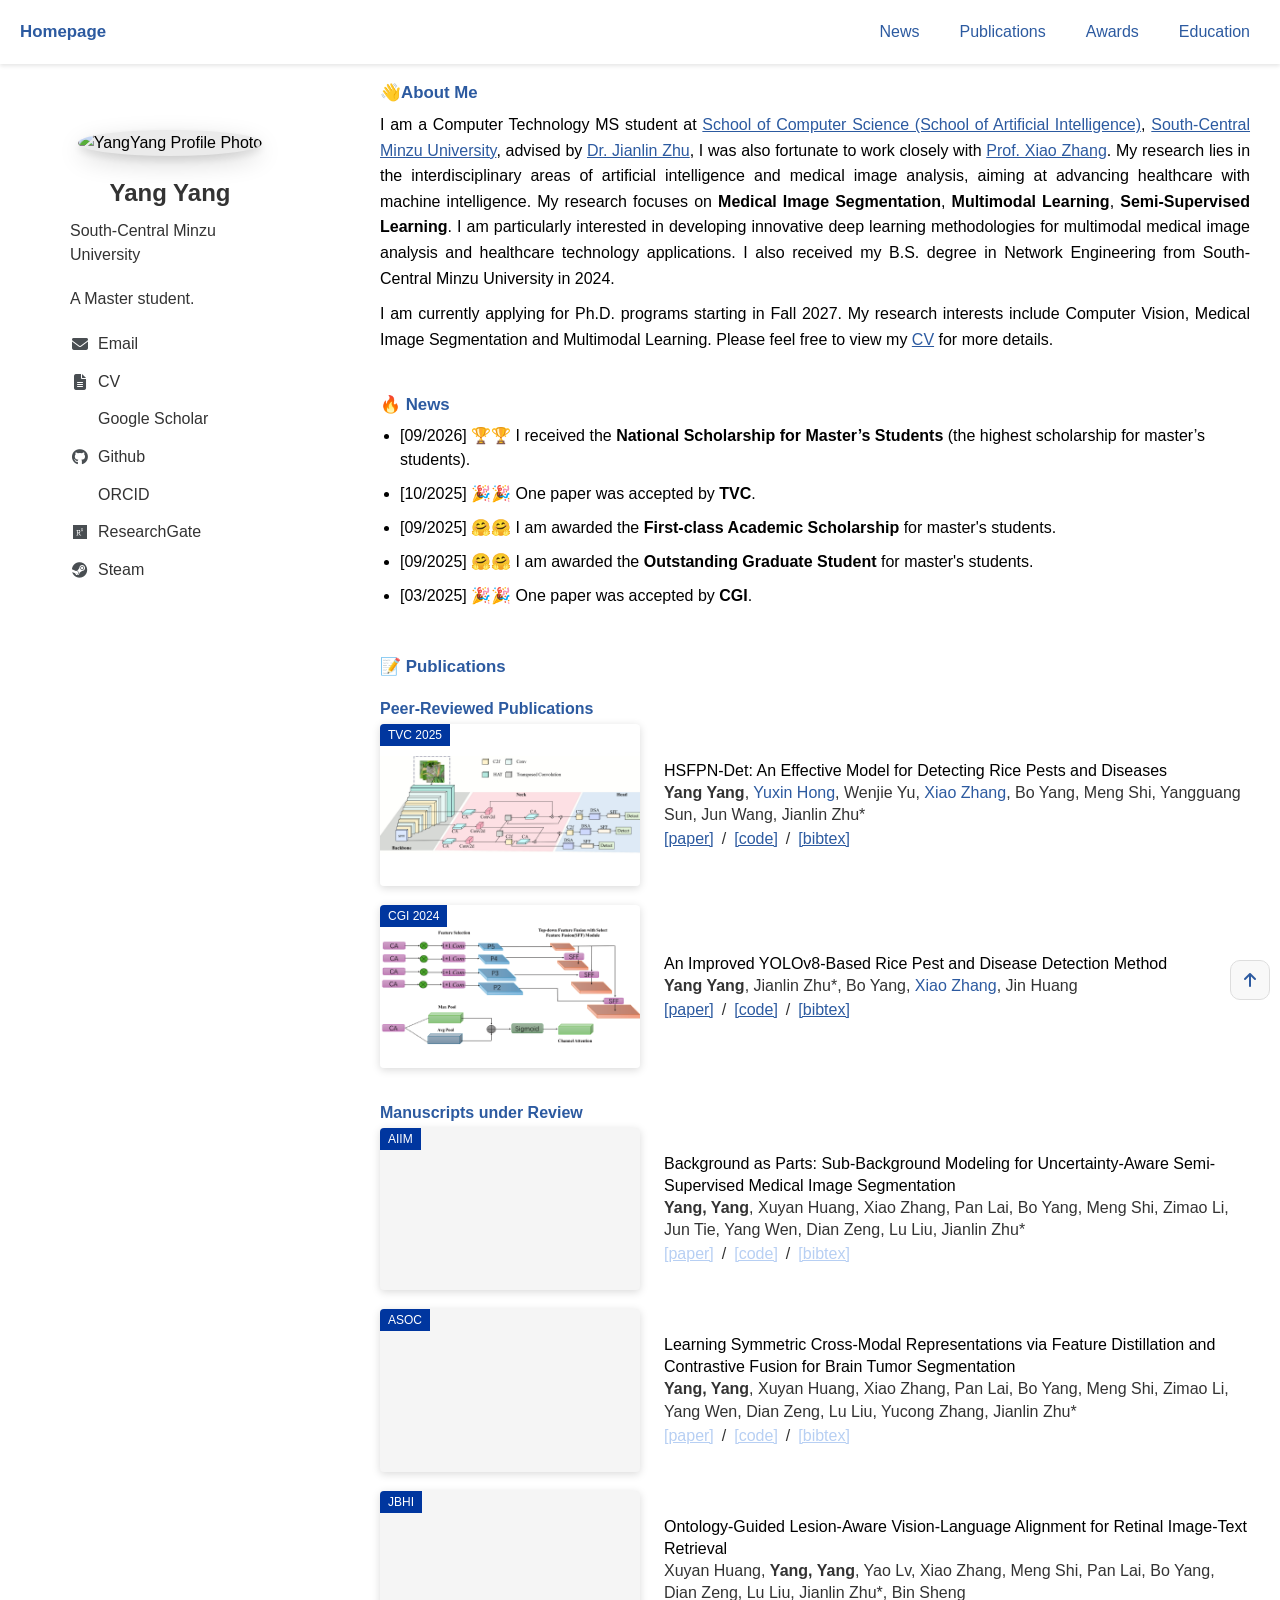
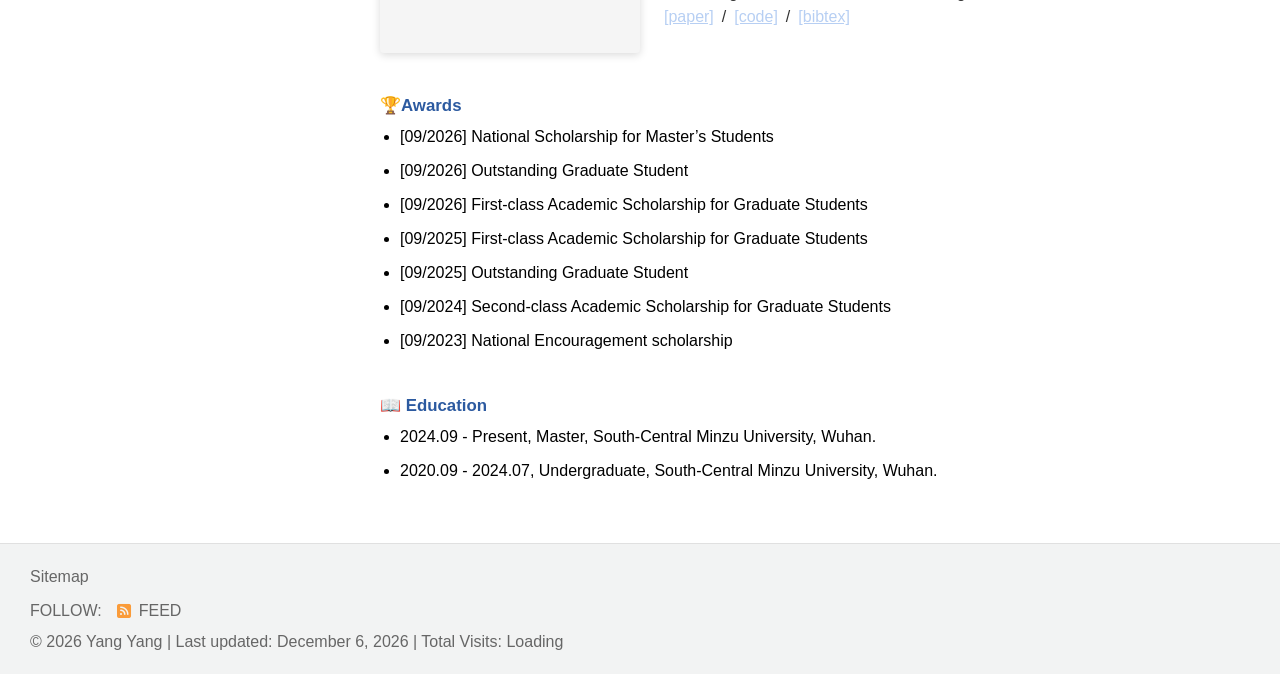
==== index.html @ 6a680f6d "update" ====
<!doctype html>
<html lang="en">
  <head>
    <meta charset="UTF-8" />
    <meta name="viewport" content="width=device-width, initial-scale=1.0" />
    <title>YangYang (杨杨) - Homepage</title>
    <meta
      name="description"
      content="YangYang's Homepage, computer technology MS student at South-Central Minzu University, focusing on Multimodal Medical Image Analysis and Computer Vision" />
    <meta name="msvalidate.01" content="8C5DEA4BC4C5D459B62F2190B1C21807" />
    <meta name="google-site-verification" content="RM76xsQIOa7TSHoi1P1vvbTM1PCmd8JiEZklql2coE0" />
    <meta name="baidu-site-verification" content="codeva-0VVFigLcVz" />
    <meta name="theme-color" content="#4b2e83" />
    <meta name="msapplication-TileColor" content="#4b2e83" />
    <meta name="deploy-time" content="__DEPLOY_ISO__" />
    <link rel="icon" type="image/x-icon" href="https://pic1.imgdb.cn/item/6a2e7ee702f253280768f69e.webp" />
    <script>
      if ("scrollRestoration" in history) {
        history.scrollRestoration = "manual";
      }
      (function () {
        var savedScrollPosition = sessionStorage.getItem("scrollPosition");

        if (savedScrollPosition) {
          var scrollY = parseInt(savedScrollPosition, 10);
          if (scrollY > 0) {
            var style = document.createElement("style");
            style.id = "scroll-lock";
            style.textContent = "html{visibility:hidden!important;}";
            document.head.appendChild(style);
            window.__savedScrollY = scrollY;
            window.__scrollLockTimeout = setTimeout(function () {
              var lock = document.getElementById("scroll-lock");
              if (lock) lock.remove();
            }, 2000);
          }
        }
      })();
    </script>
    <link rel="stylesheet" href="https://cdnjs.webstatic.cn/ajax/libs/font-awesome/6.4.0/css/all.min.css" />
    <link rel="stylesheet" href="https://cdnjs.webstatic.cn/ajax/libs/academicons/1.9.4/css/academicons.min.css" />
    <script defer src="https://events.vercount.one/js"></script>
    <link rel="stylesheet" href="style.css" />
    <script defer src="script.js"></script>
  </head>

  <body>
    <nav class="top-nav">
      <div class="nav-container">
        <div class="nav-title">
          <a href="#home">Homepage</a>
        </div>
        <div class="nav-links desktop-nav">
          <a href="#news">News</a>
          <a href="#publications">Publications</a>
          <a href="#awards">Awards</a>
          <a href="#education">Education</a>
        </div>
      </div>
    </nav>

    <div class="container">
      <!-- Main Content Layout -->
      <div class="main-layout" id="home">
        <!-- Left Sidebar -->
        <div class="left-sidebar">
          <div class="profile-section">
            <div class="profile-photo">
              <img src="https://pic1.imgdb.cn/i/034TmwvQWRSt2Iz9QqKcgt.png" alt="YangYang Profile Photo" />
            </div>
            <div class="profile-name">
              Yang Yang
            </div>
            <div class="profile-bio">South-Central Minzu University</div>
            <div class="profile-bio">A Master student.</div>
            <div class="profile-links">
              <a href="#" class="profile-link-item email-link" id="emailIcon" style="position: relative">
                <i class="fas fa-fw fa-envelope"></i>
                <span>Email</span>
                <span class="email-copy-toast" id="emailCopyToast">Copy!</span>
              </a>
              <a href="pdf/CV_YangYang.pdf" target="_blank" class="profile-link-item cv-link">
                <i class="fas fa-fw fa-file-lines"></i>
                <span>CV</span>
              </a>
              <a
                href="https://scholar.google.com/citations?user=HE7XudcAAAAJ"
                target="_blank"
                class="profile-link-item scholar-link">
                <i class="ai ai-google-scholar-square"></i>
                <span>Google Scholar</span>
              </a>
              <a href="https://github.com/Louaq" target="_blank" class="profile-link-item github-link">
                <i class="fab fa-fw fa-github"></i>
                <span>Github</span>
              </a>
              <a href="https://orcid.org/0009-0009-6670-7889" target="_blank" class="profile-link-item orcid-link">
                <i class="ai ai-orcid-square ai-fw"></i>
                <span>ORCID</span>
              </a>
              <a
                href="https://www.researchgate.net/profile/Yang-Yang-826"
                target="_blank"
                class="profile-link-item researchgate-link">
                <i class="fab fa-fw fa-researchgate"></i>
                <span>ResearchGate</span>
              </a>
              <a
                href="https://steamcommunity.com/profiles/76561198924508021/"
                target="_blank"
                class="profile-link-item steam-link">
                <i class="fab fa-fw fa-steam"></i>
                <span>Steam</span>
              </a>
            </div>
          </div>
        </div>

        <!-- Right Content -->
        <div class="right-content">
          <!-- About Me Section -->
          <section class="about-section">
            <h2>👋About Me</h2>
            <p>
              I am a Computer Technology MS student at
              <a href="https://www.scuec.edu.cn/jky/index.htm" target="_blank">School of Computer Science (School of Artificial Intelligence)</a>, <a href="https://www.scuec.edu.cn/" target="_blank">South-Central Minzu University</a>, advised by
              <a href="https://www.scuec.edu.cn/jky/info/1165/4995.htm" target="_blank">Dr. Jianlin Zhu</a>, I was also
              fortunate to work closely with
              <a href="https://scholar.google.com/citations?user=yGg0OisAAAAJ">Prof. Xiao Zhang</a>. My research lies in
              the interdisciplinary areas of artificial intelligence and medical image analysis, aiming at advancing
              healthcare with machine intelligence. My research focuses on <b>Medical Image Segmentation</b>,
              <b>Multimodal Learning</b>, <b>Semi-Supervised Learning</b>. I am particularly interested in developing
              innovative deep learning methodologies for multimodal medical image analysis and healthcare technology
              applications. I also received my B.S. degree in Network Engineering from South-Central Minzu University in
              2024.
            </p>
            <p>
              I am currently applying for Ph.D. programs starting in Fall 2027. My research interests include Computer
              Vision, Medical Image Segmentation and Multimodal Learning. Please feel free to view my
              <a href="pdf/CV_YangYang.pdf" target="_blank">CV</a> for more details.
            </p>
          </section>
          <!-- News Section -->
          <section class="news-section" id="news">
            <h2>🔥 News</h2>
            <div class="news-list">
              <ul>
                <li>[09/2026] 🏆🏆 I received the <b>National Scholarship for Master’s Students</b> (the highest scholarship for master’s students).</li>
                <li>[10/2025] 🎉🎉 One paper was accepted by <b>TVC</b>.</li>
                <li>[09/2025] 🤗🤗 I am awarded the <b>First-class Academic Scholarship</b> for master's students.</li>
                <li>[09/2025] 🤗🤗 I am awarded the <b>Outstanding Graduate Student</b> for master's students.</li>
                <li>[03/2025] 🎉🎉 One paper was accepted by <b>CGI</b>.</li>
                <li>[09/2024] 🎉🎉 Started my MS studies at South-Central Minzu University.</li>
                <li>[06/2024] 🎉🎉 Graduated with B.S. in Network Engineering.</li>
              </ul>
            </div>
          </section>

          <!-- Publications Section -->
          <section class="publications-section" id="publications">
            <h2>📝 Publications</h2>
            <div class="publications-list">
              <div class="year-section">
                <div class="year-header"><h3>Peer-Reviewed Publications</h3></div>
                <ul class="publications-year-list">
                  <li class="publication-item" data-status="accepted">
                    <div class="pub-image">
                      <span class="pub-badge">TVC 2025</span>
                      <img src="img/HSFPN-Det.png" alt="HSFPN-Det" loading="lazy" onerror="this.remove()" />
                    </div>
                    <div class="pub-content">
                      <div>
                        HSFPN-Det: An Effective Model for Detecting Rice Pests and Diseases
                      </div>
                        <div class="authors"><span><b class="first-author">Yang Yang</b></span>, <a href="https://xxxx-bella.github.io/yuxinh.github.io/" target="_blank"><span>Yuxin
                        Hong</span></a>, <span>Wenjie Yu</span>, <a href="https://scholar.google.com/citations?user=yGg0OisAAAAJ&hl=en" target="_blank">Xiao Zhang</a>, <span>Bo
                        Yang</span>, <span>Meng Shi</span>, <span>Yangguang Sun</span>, <span>Jun Wang</span>, <span>Jianlin Zhu*</span></div>
                      <ul class="pub-links">
                        <li><a href="pdf/s00371-025-04225-9.pdf" target="_blank">[paper]</a></li>
                        <li>/</li>
                        <li><a href="https://github.com/Louaq/HSFPN-Det" target="_blank">[code]</a></li>
                        <li>/</li>
                        <li><a href="bibtex/yang2026hsfpn.txt" target="_blank">[bibtex]</a></li>
                      </ul>
                    </div>
                  </li>
                  <li class="publication-item" data-status="accepted">
                    <div class="pub-image">
                      <span class="pub-badge">CGI 2024</span>
                      <img src="img/An Improved.png" alt="Improved YOLOv8 Rice Pest Detection" loading="lazy" onerror="this.remove()" />
                    </div>
                    <div class="pub-content">
                      <div>
                        An Improved YOLOv8-Based Rice Pest and Disease Detection Method
                      </div>
                      <div class="authors"><span><b class="first-author">Yang Yang</b></span>, <span>Jianlin Zhu*</span>, <span>Bo Yang</span>, <a href="https://scholar.google.com/citations?user=yGg0OisAAAAJ&hl=en" target="_blank">Xiao Zhang</a>, 
                      <span>Jin Huang</span></div>
                      <ul class="pub-links">
                        <li><a href="pdf/978-3-031-82024-3_8.pdf" target="_blank">[paper]</a></li>
                        <li>/</li>
                        <li><a href="https://github.com/Louaq/CGI2024" target="_blank">[code]</a></li>
                        <li>/</li>
                        <li><a href="bibtex/yang2024improved.txt" target="_blank">[bibtex]</a></li>
                      </ul>
                    </div>
                  </li>
                </ul>
              </div>
              <div class="year-section">
                <div class="year-header"><h3>Manuscripts under Review</h3></div>
                <ul class="publications-year-list">
                  <li class="publication-item" data-status="under-review">
                    <div class="pub-image">
                      <span class="pub-badge">AIIM</span>
                      <img src="img/pub/background-as-parts.png" alt="Background as Parts" loading="lazy" onerror="this.remove()" />
                    </div>
                    <div class="pub-content">
                      <div>
                        Background as Parts: Sub-Background Modeling for Uncertainty-Aware Semi-Supervised Medical Image
                        Segmentation
                      </div>
                      <div class="authors">
                        <span><b>Yang, Yang</b></span>, <span>Xuyan Huang</span>, <span>Xiao Zhang</span>, <span>Pan Lai</span>, <span>Bo Yang</span>, <span>Meng Shi</span>, 
                        <span>Zimao Li</span>, <span>Jun Tie</span>, <span>Yang Wen</span>, <span>Dian Zeng</span>, <span>Lu Liu</span>, <span>Jianlin Zhu*</span>
                      </div>
                      <ul class="pub-links">
                        <li>
                          <a>[paper]</a>
                        </li>
                        <li>/</li>
                        <li>
                          <a>[code]</a>
                        </li>
                        <li>/</li>
                        <li>
                          <a>[bibtex]</a>
                        </li>
                      </ul>
                    </div>
                  </li>
                  <li class="publication-item" data-status="under-review">
                    <div class="pub-image">
                      <span class="pub-badge">ASOC</span>
                      <img src="img/pub/symmetric-cross-modal.png" alt="Symmetric Cross-Modal Representations" loading="lazy" onerror="this.remove()" />
                    </div>
                    <div class="pub-content">
                      <div>
                        Learning Symmetric Cross-Modal Representations via Feature Distillation and Contrastive Fusion
                        for Brain Tumor Segmentation
                      </div>
                      <div class="authors">
                        <span><b>Yang, Yang</b></span>, <span>Xuyan Huang</span>, <span>Xiao Zhang</span>, <span>Pan Lai</span>, <span>Bo Yang</span>, <span>Meng Shi</span>, 
                        <span>Zimao Li</span>, <span>Yang Wen</span>, <span>Dian Zeng</span>, <span>Lu Liu</span>, <span>Yucong Zhang</span>, <span>Jianlin Zhu*</span>
                      </div>
                      <ul class="pub-links">
                        <li>
                          <a>[paper]</a>
                        </li>
                        <li>/</li>
                        <li>
                          <a>[code]</a>
                        </li>
                        <li>/</li>
                        <li>
                          <a>[bibtex]</a>
                        </li>
                      </ul>
                    </div>
                  </li>
                  <li class="publication-item" data-status="under-review">
                    <div class="pub-image">
                      <span class="pub-badge">JBHI</span>
                      <img src="img/pub/ontology-guided-retrieval.png" alt="Ontology-Guided Retinal Image-Text Retrieval" loading="lazy" onerror="this.remove()" />
                    </div>
                    <div class="pub-content">
                      <div>
                        Ontology-Guided Lesion-Aware Vision-Language Alignment for Retinal Image-Text Retrieval
                      </div>
                      <div class="authors">
                        <span>Xuyan Huang</span>, <span><b>Yang, Yang</b></span>, <span>Yao Lv</span>, <span>Xiao Zhang</span>, <span>Meng Shi</span>, <span>Pan Lai</span>, <span>Bo Yang</span>, 
                        <span>Dian Zeng</span>, <span>Lu Liu</span>, <span>Jianlin Zhu*</span>, <span>Bin Sheng</span>
                      </div>
                      <ul class="pub-links">
                        <li>
                          <a>[paper]</a>
                        </li>
                        <li>/</li>
                        <li>
                          <a>[code]</a>
                        </li>
                        <li>/</li>
                        <li>
                          <a>[bibtex]</a>
                        </li>
                      </ul>
                    </div>
                  </li>
                </ul>
              </div>
            </div>
          </section>
          <!-- Awards Section -->
          <section class="awards-section" id="awards">
            <h2>🏆Awards</h2>
            <ul>
              <li>[09/2026] National Scholarship for Master’s Students</li>
              <li>[09/2026] Outstanding Graduate Student</li>
              <li>[09/2026] First-class Academic Scholarship for Graduate Students</li>
              <li>[09/2025] First-class Academic Scholarship for Graduate Students</li>
              <li>[09/2025] Outstanding Graduate Student</li>
              <li>[09/2024] Second-class Academic Scholarship for Graduate Students</li>
              <li>[09/2023] National Encouragement scholarship</li>
            </ul>
          </section>

          <!-- Education Section -->
          <section class="education-section" id="education">
            <h2>📖 Education</h2>
            <ul>
              <li>2024.09 - Present, Master, South-Central Minzu University, Wuhan.</li>
              <li>2020.09 - 2024.07, Undergraduate, South-Central Minzu University, Wuhan.</li>
            </ul>
          </section>        
        </div>
      </div>
    </div>

    <!-- Footer (full width) -->
    <footer class="main-footer">
      <div class="page__footer">
        <div class="footer-content">
          <div class="footer-left">
            <a href="sitemap.xml" target="_blank">Sitemap</a>
            <div class="page__footer-follow">
              <ul class="social-icons">
                <li>FOLLOW:</li>
                <li>
                  <a href="feed.xml" target="_blank"><i class="fa fa-fw fa-rss-square" aria-hidden="true"></i>FEED</a>
                </li>
              </ul>
            </div>
            <div class="page__footer-copyright">
              © <span id="current-year"></span> Yang Yang | Last updated: <span id="last-updated"></span> | Total
              Visits: <span id="vercount_value_site_pv">Loading</span>
            </div>
          </div>
        </div>
      </div>
    </footer>

    <div class="back-to-top" id="backToTop">
      <i class="fas fa-arrow-up"></i>
    </div>
  </body>
</html>
---- style.css ----
/* 全局平滑滚动 */
html {
    scroll-behavior: auto;
}

html.smooth-scroll {
    scroll-behavior: smooth;
}

/* 顶部导航栏 */

.nav-title a {
    color: #2c5aa0;
    font-size: 16.848px;
    font-weight: bold;
    text-decoration: none;
    white-space: nowrap;
    display: inline-block;
    transition: transform 0.3s ease, color 0.3s ease;
    /* 移除移动端点击时的白色背景高亮效果 */
    -webkit-tap-highlight-color: transparent;
    -webkit-touch-callout: none;
    -webkit-user-select: none;
    -khtml-user-select: none;
    -moz-user-select: none;
    -ms-user-select: none;
    user-select: none;
}

.nav-title a:hover {
    transform: translateY(-2px) scale(1.05);
    color: #1a4480;
}

.nav-title a:active {
    background-color: transparent !important;
}

.nav-title a:focus {
    outline: none;
    background-color: transparent !important;
}

.nav-links {
    display: flex;
    gap: 20px;
    flex-wrap: nowrap;
}

/* 导航链接样式 */
.nav-links a {
    color: #2c5aa0;
    text-decoration: none;
    padding: 5px 10px;
    border-radius: 3px;
    white-space: nowrap;
    position: relative;
    display: inline-block;
    transition: transform 0.3s ease, color 0.3s ease;
    /* 移除移动端点击时的白色背景高亮效果 */
    -webkit-tap-highlight-color: transparent;
    -webkit-touch-callout: none;
    -webkit-user-select: none;
    -khtml-user-select: none;
    -moz-user-select: none;
    -ms-user-select: none;
    user-select: none;
}

/* 从中间往两边散开的下划线效果 */
.nav-links a::after {
    content: '';
    position: absolute;
    bottom: 0;
    left: 50%;
    width: 0;
    height: 2px;
    background-color: #2c5aa0;
    transform: translateX(-50%);
    transition: none;
}

.nav-links a:hover {
    text-decoration: none;
    transform: translateY(-2px) scale(1.05);
    color: #1a4480;
}

.nav-links a:hover::after {
    transition: width 0.3s ease;
    width: calc(100% - 20px);
}

.nav-links a:active {
    background-color: transparent !important;
}

.nav-links a:focus {
    outline: none;
    background-color: transparent !important;
}

/* 导航栏图标样式 */
.nav-links a i {
    margin-right: 6px;
}

/* Reset and Base Styles */
* {
    margin: 0;
    padding: 0;
    box-sizing: border-box;
    font-size: 16px;
}

body {
    font-family: "Trebuchet MS",Helvetica,sans-serif;
    line-height: 1.6;
    background-color: #fff;
    transition: background-color 0.3s ease, color 0.3s ease;
}

/* 调整container顶部内边距，为固定导航栏腾出空间 */
.container {
    max-width: 1400px;
    margin: 0 auto;
    padding: 80px 30px 20px;
}

/* Main Layout - Two Column */
.main-layout {
    display: flex;
    gap: 50px;
    align-items: flex-start;
}

/* Left Sidebar */
.left-sidebar {
    flex: 0 0 280px;
    position: sticky;
    top: 100px;
}

.profile-section {
    text-align: center;
    padding: 30px 20px;
    border-radius: 8px;
    min-height: 420px;
}

.profile-name {
    font-weight: bold;
    font-size: 24px;
    margin: 15px auto 10px auto;
    color: #333;
    text-align: center;
    width: 100%;
    max-width: 280px;
    line-height: 1.4;
    white-space: nowrap;
    overflow: visible;
}

.profile-name img {
    vertical-align: middle;
    width: auto;
    height: 28px;
    display: inline-block;
}

.profile-bio {
    color: #333;
    font-size: 16px;
    margin: 0 auto 20px auto;
    line-height: 1.5;
    text-align: left;
    width: 100%;
    max-width: 200px;
}

/* 个人信息链接列表样式 - 图一风格 */
.profile-links {
    display: flex;
    flex-direction: column;
    align-items: flex-start;
    margin-top: 20px;
    gap: 12px;
    width: 100%;
    max-width: 200px;
    margin-left: auto;
    margin-right: auto;
}

.profile-link-item {
    display: flex;
    align-items: center;
    color: #333;
    text-decoration: none;
    font-size: 16px;
    transition: color 0.2s ease;
    gap: 8px;
}

.profile-link-item:hover {
    color: #2c5aa0;
    text-decoration: none;
}

/* 图标统一为与文字同大小的深灰色 */
.profile-link-item i {
    width: 20px;
    text-align: center;
    font-size: 16px;
    color: #494e52;
}

/* Right Content */
.right-content {
    flex: 1;
    min-width: 0;
    margin-left: 20px;
}

.right-content section {
    margin-bottom: 40px;
}

.right-content h2 {
    color: #2c5aa0;
    padding-bottom: 5px;
}

/* About Section */
.about-section p {
    line-height: 1.6;
    color: #000;
    text-align: justify;
}

/* 正文与论文链接：仅保留下划线 */
.pub-links a,
.about-section a {
    text-decoration: underline;
}

/* News Section */
.news-section ul {
    list-style-type: disc;
    padding-left: 20px;
    margin: 0;
}

.news-section li {
    margin-bottom: 10px;
    line-height: 1.5;
    color: #000;
    padding-left: 0;
}
.news-section li:last-child {
    margin-bottom: 0;
}
/* 每年一块：<section year> + <ol><li class="publication-item">… */
.year-section {
    margin-bottom: 0;
}

/* 分组之间留出间隔 */
.year-section + .year-section {
    margin-top: 2em;
}

.publications-year-list {
    list-style: none;
    margin: 0 0 0.2em 0;
    padding-left: 0;
}

.publications-year-list > .publication-item {
    display: flex;
    align-items: center;
    gap: 24px;
    margin-bottom: 1.2em;
}

/* 论文配图：左侧卡片，左上角 venue 徽标 */
.pub-image {
    position: relative;
    flex: 0 0 260px;
    aspect-ratio: 16 / 10;
    background: #f5f5f5;
    border-radius: 4px;
    box-shadow: 0 2px 8px rgba(0, 0, 0, 0.15);
    overflow: hidden;
}

.pub-image img {
    width: 100%;
    height: 100%;
    object-fit: contain;
    background: #fff;
}

.pub-badge {
    position: absolute;
    top: 0;
    left: 0;
    z-index: 1;
    padding: 2px 8px;
    background: #00369f;
    color: #fff;
    font-size: 12px;
    line-height: 1.5;
}

.publications-year-list > .publication-item:last-child {
    margin-bottom: 0;
}

.publication-item:last-child {
    border-bottom: none;
}

.pub-content {
    display: block;
    width: 100%;
    min-width: 0;
    padding: 0;
    line-height: 1.38;
}

.pub-content h3 {
    font-weight: bold;
    margin-bottom: 6px;
    color: #000;
    line-height: 1.3;
}

.authors {
    color: #333;
    margin-bottom: 2px;
}

/* 已禁用的链接（审稿中条目） */
.link-disabled {
    color: rgb(183, 207, 243);
    pointer-events: none;
    cursor: default;
}

.pub-links {
    display: flex;
    gap: 8px;
    flex-wrap: wrap;
    list-style: none;
    padding: 0;
    margin: 2px 0 0 0;
}

.pub-links li {
    margin: 0;
    padding: 0;
}

.pub-links li:not(:has(a)) {
    color: #333;
}

/* Awards Section */
.awards-section {
    margin-bottom: 30px;
}

.awards-section ul,
.education-section ul {
    list-style-type: disc;
    padding-left: 20px;
    margin: 0;
}

.awards-section li,
.education-section li {
    margin-bottom: 10px;
    line-height: 1.5;
    color: #000;
    padding-left: 0;
}

.awards-section li:last-child,
.education-section li:last-child {
    margin-bottom: 0;
}

/* 显示桌面端日期 */

h2 {
    color: #000;
    padding-bottom: 10px;
    font-size: 16.848px;
}

p {
    margin-bottom: 10px;
    text-align: justify;
}
a {
    color: #2c5aa0;
    text-decoration: none;
}

a:hover {
    text-decoration: underline;
}

strong {
    font-weight: bold;
}

/* Header Section */

.profile-photo {
    margin-bottom: 20px;
    position: relative;
    flex: 0 0 230px;
}

.profile-photo img {
    border-radius: 50%;
    object-fit: cover;
    background-color: #ebebeb;
    width: 230px;
    height: 230px;
    box-shadow: 0 8px 24px rgba(0, 0, 0, 0.15), 0 4px 8px rgba(0, 0, 0, 0.1);
    transition: box-shadow 0.3s ease;
}

.title {
    margin-bottom: 5px;
    color: #333;
}

.email {
    margin-bottom: 10px;
    color: #333;
}

.bio {
    margin-bottom: 15px;
    text-align: justify;
    line-height: 1.5;
}

/* 为所有带id的section添加scroll-margin-top，精确控制滚动位置 */
section[id] {
    scroll-margin-top: 80px;
}

/* 新闻部分滚动样式 */
.news-section {
    margin-bottom: 15px;

}

/* 自定义滚动条样式 - Webkit浏览器 */
.news-list::-webkit-scrollbar {
    width: 8px;
}

.news-list::-webkit-scrollbar-track {
    background: #f1f1f1;
    border-radius: 10px;
}

/* Firefox滚动条样式 */
.news-list {
    max-height: 190px;
    /* 设置最大高度，超出部分显示滚动条 */
    overflow-y: scroll;
    /* 始终显示垂直滚动条 */
    overflow-x: hidden;
    /* 隐藏水平滚动 */
    border-radius: 5px;
    margin-left: 0;
    white-space: normal;
    /* 允许文本换行 */
    padding-right: 5px;
    scrollbar-width: thin;
}

/* Publications Section */
.publications-section {
    margin-bottom: 30px;
}

/* 年份分组标题样式 */
.year-header {
    display: block;
    padding-bottom: 2px;
}

.year-header h3 {
    color: #2C5AA0
}

.publications-list > .year-section:first-child .year-header {
    margin-top: 10px;
}

/* Education Section */
.education-section {
    margin-bottom: 30px;
}

/* Services Section */
.code {
    padding-top: 0.1rem;
    padding-bottom: 0.1rem;
    font-size: 1em;
    font-family: "Trebuchet MS", Helvetica, Arial, sans-serif;
    font-variant-ligatures: none;
    font-feature-settings: "liga" 0;
    background: #fafafa;
    border: 1px solid #f2f3f3;
    border-radius: 4px;
    box-shadow: 0 1px 1px rgba(0,0,0,0.125)
}

/* Footer */
.main-footer {
    width: 100%;
    color: #bdc1c4;
    background-color: #f2f3f3;
    border-top: 1px solid #e0e0e0;
    padding: 20px 0;
}

.footer-follow {
    display: flex;
    align-items: center;
    flex-wrap: wrap;
    justify-content: center;
    gap: 10px;
    color: #666;
}

/* AcademicPages Footer Styles */
.page__footer {
    max-width: 1400px;
    margin: 0 auto;
    padding: 0 30px;
    text-align: left;
}

/* 页脚内容布局 */
.footer-content {
    display: flex;
    justify-content: space-between;
    align-items: center;
    gap: 20px;
}

.footer-left {
    flex: 1;
}

/* Custom footer snippets */
.page__footer a {
    color: #666;
    text-decoration: none;
    display: inline-block;
}

/* Footer follow section */
.page__footer-follow {
    margin: 8px 0;
}

.page__footer-follow .social-icons {
    list-style: none;
    margin: 0;
    padding: 0;
    display: flex;
    justify-content: flex-start;
    align-items: center;
    gap: 12px;
    flex-wrap: wrap;
}

.page__footer-follow .social-icons li {
    margin: 0;
}

.page__footer-follow .social-icons li:first-child {
    color: #666;
}

.page__footer-follow .social-icons i {
    font-size: 16px;
}

/* Footer copyright */
.page__footer-copyright {
    margin-top: 8px;
    color: #666;
    font-size: 16px;
    line-height: 1.4;
}

/* 确保导航栏在所有情况下都保持深蓝色背景 */
.top-nav,
.top-nav.scrolled {
    background-color: #fff !important;
}

/* 回到顶部按钮样式 */
.back-to-top {
    position: fixed;
    bottom: -100px;
    right: 10px;
    width: 40px;
    height: 40px;
    background-color: #f8f8f8;
    color: #2C5AA0;
    border: 1px solid #ddd;
    border-radius: 10px;
    display: flex;
    justify-content: center;
    align-items: center;
    cursor: pointer;
    z-index: 1000;
    font-size: 18px;
    transition: bottom 200ms ease-in-out;
}

.back-to-top.visible {
    bottom: 30px;
}

.back-to-top:hover {
    background-color: #e8e8e8;
    color: #1a4480;
}

.back-to-top:active {
    background-color: #e0e0e0;
}

.back-to-top:focus {
    outline: 1px solid #2C5AA0;
    outline-offset: 1px;
}

/* 个人资料内容样式更新 */

.social-icons {
    display: flex;
    justify-content: center;
    align-items: center;
    margin-top: 20px;
    gap: 20px;
}

.social-icons a {
    color: #000000;
    text-decoration: none;
    transition: all 0.3s ease;
}

.social-icons a:hover {
    transform: scale(1.15);
    background-color: transparent;
    border: none;
    box-shadow: none;
    text-decoration: none;
}

.social-icons a i {
    font-size: 24px;
    transition: all 0.1s ease;
}

.social-icons a:hover i {
    transform: scale(1.3);
}

/* 邮件复制成功提示 */
.email-copy-toast {
    position: absolute;
    bottom: 100%;
    left: 50%;
    transform: translateX(-50%) translateY(-8px);
    background-color: #000;
    color: #fff;
    padding: 6px 12px;
    border-radius: 4px;
    font-size: 12px;
    white-space: nowrap;
    opacity: 0;
    visibility: hidden;
    pointer-events: none;
    transition: opacity 0.3s ease, visibility 0.3s ease, transform 0.3s ease;
    z-index: 1000;
    box-shadow: 0 2px 8px rgba(0, 0, 0, 0.15);
}

.email-copy-toast::after {
    content: '';
    position: absolute;
    top: 100%;
    left: 50%;
    transform: translateX(-50%);
    border: 5px solid transparent;
    border-top-color: #000;
}

.email-copy-toast.show {
    opacity: 1;
    visibility: visible;
    transform: translateX(-50%) translateY(-12px);
}

/* Align top-nav height with GitHub Corner */
.top-nav {
    color: #fff;
    width: 100%;
    position: fixed;
    top: 0;
    left: 0;
    z-index: 1000;
    box-shadow: 0 2px 4px rgba(0, 0, 0, 0.1);
    transition: background-color 0.3s, padding 0.3s; height: 64px; }
.nav-container {
    max-width: 1400px;
    margin: 0 auto;
    display: flex;
    justify-content: space-between;
    align-items: center;
    transition: padding 0.3s; height: 64px; padding: 0 20px; }

/* Hide GitHub Corner on mobile */
.fa-rss-square{
    color: #fa9b39;
}

/* 确保组织链接文字不换行 */
.page__footer-follow .social-icons a {
    color: #666;
    text-decoration: none;
    display: flex;
    align-items: center;
    gap: 5px;
    transition: color 0.3s ease;
    white-space: nowrap;
}

/* 移除页脚FEED图标的缩放动画 */
.page__footer-follow .social-icons a:hover {
    transform: none !important;
}

.page__footer-follow .social-icons a:hover i {
    transform: none !important;
}

@media (max-width: 1200px) {
    .container {
        max-width: 95%;
        padding: 80px 25px 20px;
    }

    .main-layout {
        gap: 40px;
    }

    .left-sidebar {
        flex: 0 0 280px;
    }

    .profile-photo img {
        width: 140px;
        height: 140px;
    }
}

@media (max-width: 900px) and (min-width: 769px) {

    /* 中等屏幕年份标题样式 */
    .year-header {
        text-align: left;
    }

    .year-header h3 {
        font-size: 1.25em;
    }

    .pub-content {
        flex: 1; /* 与左侧配图并排，占满剩余宽度 */
        margin: 0; /* 移除所有margin */
        padding: 0; /* 移除所有padding */
        box-sizing: border-box; /* 确保box-sizing一致 */
        text-align: left;
    }
}

@media (max-width: 900px) {

    .nav-title {
        flex-shrink: 0;
    }

    /* 隐藏桌面端导航链接 */
    .desktop-nav {
        display: none;
    }

    .main-layout {
        flex-direction: column;
        gap: 20px;
    }

    .left-sidebar {
        flex: none;
        position: static;
        width: 100%;
    }

    .profile-section {
        padding: 20px 15px;
        display: flex;
        flex-direction: column;
        align-items: center;
        justify-content: center;
        min-height: 0;
        text-align: center;
    }

    .profile-links {
        max-width: 100%;
        margin-left: auto;
        margin-right: auto;
        flex-direction: row;
        justify-content: center;
        align-items: center;
        gap: 20px;
    }

    .profile-link-item > span:not(.email-copy-toast) {
        display: none;
    }

    .profile-link-item {
        justify-content: center;
    }

    .profile-link-item i {
        width: 28px;
        font-size: 24px;
    }

    .right-content {
        width: 100%;
        margin-left: 0;
    }

    /* 移动端年份标题样式 */
    .year-header {
        text-align: left;
    }

    .pub-content {
        text-align: left;
    }
    .news-list {
        max-height: 350px;
        overflow-y: scroll;
        overflow-x: hidden;
        border-radius: 5px;
        margin-left: 0;
        white-space: normal;
        padding-right: 5px;
    }

    .top-nav,
    .top-nav.scrolled {
        background-color: #fff;
    }

    .container {
        padding: 60px 15px 20px;
    }

    /* 移动端布局调整 */

    .profile-photo {
        margin: 0;
        width: 230px;
    }

    .profile-photo img {
        width: 230px;
        height: 230px;
        margin: 0;
        box-shadow: 0 8px 24px rgba(0, 0, 0, 0.15), 0 4px 8px rgba(0, 0, 0, 0.1);
        transition: box-shadow 0.3s ease;
    }

    .title,
    .email {
        text-align: left;
    }

    .bio {
        text-align: left;
        line-height: 1.5;
        margin-bottom: 10px;
        padding-left: 0;
    }

    .publications-year-list > .publication-item {
        text-align: left;
    }

    .year-header h3 {
        font-size: 1.2em;
    }

    /* Services Section Mobile Styles */

    h1 {
        margin-bottom: 10px;
        line-height: 1.2;
    }

    h2 {
        margin: 20px 0 8px 0;
        line-height: 1.2;
    }

    h3 {
        line-height: 1.3;
    }

    .footer-follow {
        gap: 8px;
        justify-content: center;
    }

    /* 移动端学校图标调整 */
    .bio img[src*="icon-title"] {
        width: 18px;
        height: 18px;
        margin-left: 3px;
    }

    .bio img[src*="scuec.png"] {
        width: 65px;
        height: 25px;
        margin-left: 3px;
    }

    .pub-links {
        gap: 8px;
    }

    .pub-links a {
        margin-right: 8px;
        padding: 0;
        margin: 0;
        background-color: transparent;
        border-radius: 0;
    }

    .pub-links a:hover {
        background-color: transparent !important;
    }
    body {
        -webkit-overflow-scrolling: touch;
    }

    /* 优化文本选择 */
    p,
    h1,
    h2,
    h3 {
        -webkit-user-select: text;
        -moz-user-select: text;
        -ms-user-select: text;
        user-select: text;
    }

    /* 移动端页脚居中对齐 */
    .main-footer {
        display: flex;
        align-items: center; /* vertical centering */
        justify-content: center;
        text-align: center;
        padding: 20px 10px;
    }
    .social-icons {
        flex-wrap: wrap;
        gap: 1px;
    }

    .social-icons a {
        width: 48px;
        height: 48px;
        padding: 12px;
    }

    .social-icons a i {
        font-size: 24px;
    }
    .top-nav {
        background-color: #4b2e83; height: 56px; }
    .nav-container {
        flex-direction: row;
        width: 100%;
        justify-content: space-between;
        align-items: center; height: 56px; padding: 0 15px; }
	.github-corner { display: none; }
}

@media (max-width: 768px) {
    /* 小屏：配图在上，文字在下 */
    .publications-year-list > .publication-item {
        flex-direction: column;
        align-items: stretch;
        gap: 10px;
    }

    .pub-image {
        flex-basis: auto;
        width: 100%;
        max-width: 360px;
    }
    .about-section p {
        text-align: left;
    }
    .footer-content {
        flex-direction: column;
        align-items: flex-start;
        gap: 15px;
    }
    
    .footer-left {
        text-align: left;
        order: 1;
    }
    .page__footer {
        padding: 0 15px;
        text-align: left;
    }
    
    .page__footer > a {
        color: #666;
        text-decoration: none;
        display: inline-block;
    }
    
    .page__footer-follow {
        margin: 0;
    }
    
    .page__footer-follow .social-icons {
        list-style: none;
        margin: 0;
        padding: 0;
        display: flex;
        justify-content: flex-start;
        align-items: center;
        gap: 10px;
        flex-wrap: wrap;
    }
    
    .page__footer-follow .social-icons li {
        margin: 0;
    }
    
    .page__footer-follow .social-icons li:first-child {
        color: #333;
    }
    
    .page__footer-follow .social-icons a {
        color: #666;
        text-decoration: none;
        display: flex;
        align-items: center;
        gap: 5px;
        transition: color 0.3s ease;
    }
    
    .page__footer-follow .social-icons a:hover {
        color: #2c5aa0;
    }
    
    .page__footer-follow .social-icons i {
        font-size: 16px;
    }
    
    .page__footer-copyright {
        margin-top: 1px;
        padding-top: 0;
        color: #666;
        font-size: 16px;
        line-height: 1.4;
        text-align: left;
    }
    /* 特殊处理长文本内容 */
    .bio {
        text-align: left;
        text-align-last: left;
    }

    /* 强制保持个人资料信息居中对齐 */
    .profile-section,
    .profile-section * {
        text-align: center;
    }
    
    /* 姓名居中对齐，描述和链接列表左对齐 */
    .profile-name {
        text-align: center;
        max-width: 100%;
        white-space: nowrap;
        overflow: visible;
    }
    
    .profile-bio,
    .profile-links {
        text-align: left !important;
    }

    /* 移动端隐藏返回顶部按钮和暗亮模式切换按钮 */
    .back-to-top {
        display: none;
    }
}

@media (max-width: 500px) {
    .top-nav { height: 48px; }
    .nav-container { height: 48px; padding: 0 10px; }
}

@media (max-width: 480px) {

    .footer-content {
        flex-direction: column;
        align-items: flex-start;
        gap: 10px;
    }
    
    .footer-left {
        text-align: left;
        order: 1;
    }
    
    .page__footer {
        padding: 0 10px;
    }
    
    .page__footer > a {
        color: #666;
        text-decoration: none;
        display: inline-block;
    }
    
    .page__footer-follow {
        margin: 0;
    }
    
    .page__footer-follow .social-icons {
        list-style: none;
        margin: 0;
        padding: 0;
        display: flex;
        justify-content: flex-start;
        align-items: center;
        gap: 8px;
        flex-wrap: wrap;
    }
    
    .page__footer-follow .social-icons li {
        margin: 0;
    }
    
    .page__footer-follow .social-icons li:first-child {
        color: #666;
    }
    
    .page__footer-follow .social-icons a {
        color: #666;
        text-decoration: none;
        display: flex;
        align-items: center;
        gap: 5px;
        transition: color 0.3s ease;
    }
    
    .page__footer-follow .social-icons a:hover {
        color: #2c5aa0;
    }
    
    .page__footer-follow .social-icons i {
        font-size: 16px;
    }
    
    .page__footer-copyright {
        margin-top: 0;
        padding-top: 0;
        color: #666;
        font-size: 16px;
        line-height: 1.4;
    }
    .container {
        padding: 50px 10px 15px;
    }

    h1 {
        line-height: 1.1;
        margin-bottom: 8px;
        text-align: left;
    }

    h2 {
        margin: 15px 0 6px 0;
        line-height: 1.1;
    }

    h3 {
        line-height: 1.3;
        margin-bottom: 8px;
    }

    .profile-section {
        padding: 20px 10px;
        display: flex;
        flex-direction: column;
        align-items: center;
        justify-content: center;
        min-height: 0;
        text-align: center;
    }

    .profile-photo {
        width: 200px;
        margin-bottom: 15px;
    }

    .profile-bio {
        display: none;
    }

    .profile-links {
        max-width: 100%;
        margin-left: auto;
        margin-right: auto;
        flex-direction: row;
        justify-content: center;
        align-items: center;
        gap: 20px;
    }

    .profile-link-item > span:not(.email-copy-toast) {
        display: none;
    }

    .profile-link-item {
        justify-content: center;
    }

    .profile-link-item i {
        width: 28px;
        font-size: 28px;
    }

    .profile-photo img {
        width: 200px;
        height: 200px;
        box-shadow: 0 8px 24px rgba(0, 0, 0, 0.15), 0 4px 8px rgba(0, 0, 0, 0.1);
        transition: box-shadow 0.3s ease;
    }

    .bio {
        line-height: 1.4;
        margin-bottom: 8px;
        text-align: left;
    }

    .news-list,
    .publications-list {
        margin-left: 5px;
    }

    .publications-section .pub-content {
        padding: 2px 0;
        text-align: left;
        display: block;
    }

    .authors {
        margin-bottom: 2px;
    }

    .pub-links a {
        margin-right: 0;
        line-height: 1.4;
    }

    /* 小屏幕页脚优化 */
    .main-footer {
        display: flex;
        align-items: center; /* vertical centering */
        justify-content: center;
        text-align: center;
    }

    /* 移动端学校图标调整 */
    .bio img[src*="icon-title"] {
        width: 15px;
        height: 15px;
        margin-left: 2px;
    }

    .bio img[src*="scuec.png"] {
        width: 60px;
        height: 20px;
        margin-left: 2px;
    }

    /* 改善publication内容在小屏幕上的显示 */
    .pub-content h3 {
        line-height: 1.3;
        margin-bottom: 8px;
        word-wrap: break-word;
        hyphens: auto;
    }

    .pub-links {
        margin-top: 3px;
        gap: 6px;
    }
    .social-icons {
        gap: 1px;
        flex-direction: row;
        align-items: center;
        justify-content: center;
    }

    .social-icons a {
        width: 48px;
        height: 48px;
        padding: 12px;
    }

    .social-icons a i {
        font-size: 24px;
    }
}

@media print {

    a {
        color: #000;
        text-decoration: underline;
    }
}
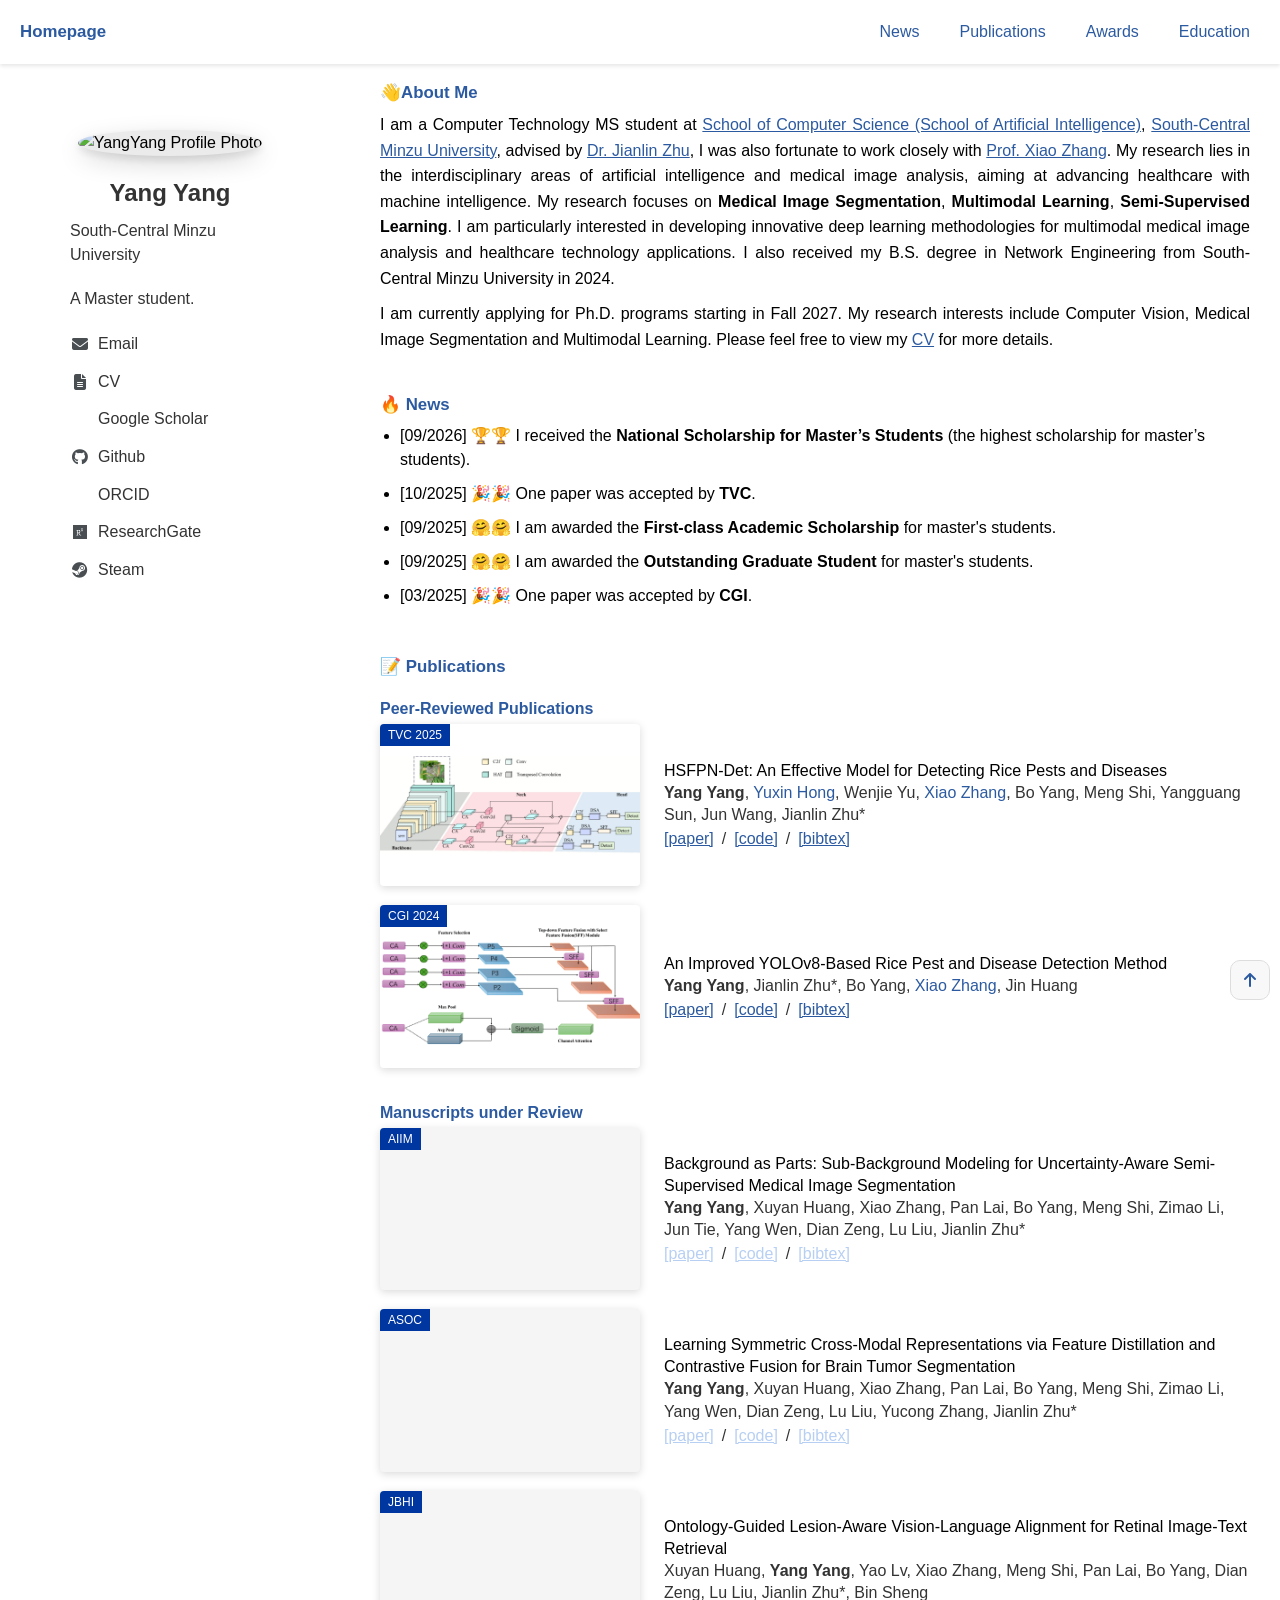
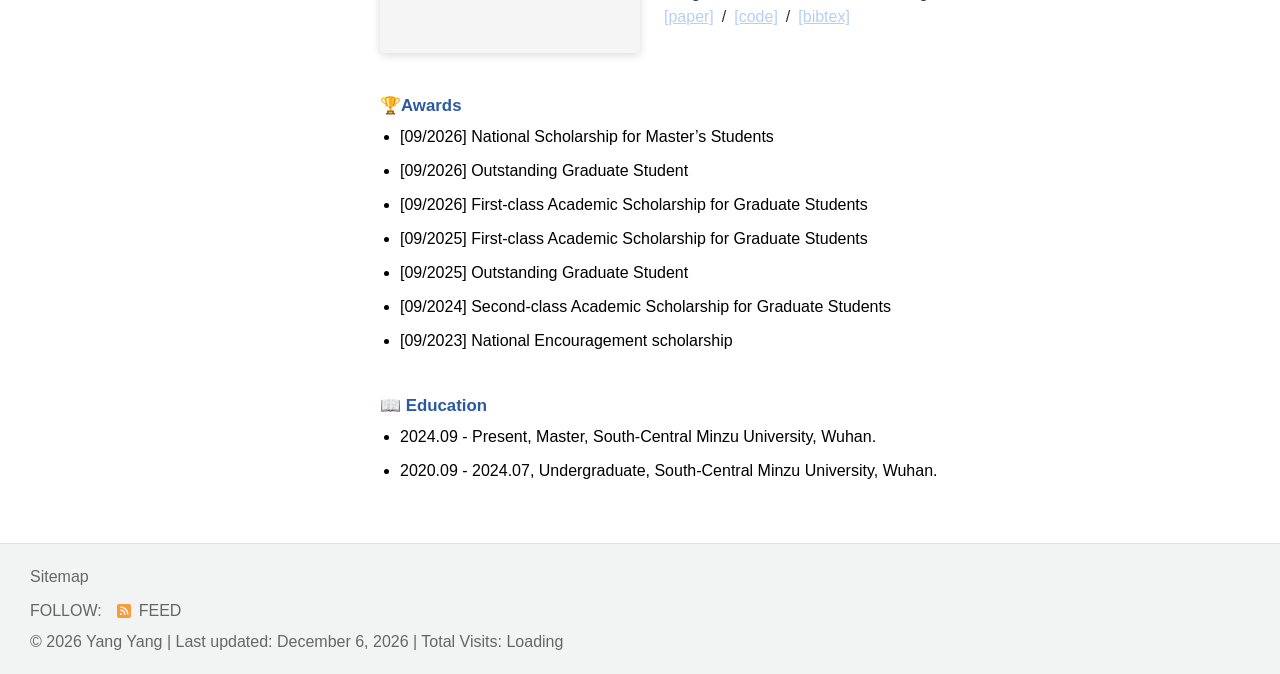
==== commit 46d7e579: "update" ====
--- a/index.html
+++ b/index.html
@@ -220,7 +220,7 @@
                         Segmentation
                       </div>
                       <div class="authors">
-                        <span><b>Yang, Yang</b></span>, <span>Xuyan Huang</span>, <span>Xiao Zhang</span>, <span>Pan Lai</span>, <span>Bo Yang</span>, <span>Meng Shi</span>, 
+                        <span><b>Yang Yang</b></span>, <span>Xuyan Huang</span>, <span>Xiao Zhang</span>, <span>Pan Lai</span>, <span>Bo Yang</span>, <span>Meng Shi</span>, 
                         <span>Zimao Li</span>, <span>Jun Tie</span>, <span>Yang Wen</span>, <span>Dian Zeng</span>, <span>Lu Liu</span>, <span>Jianlin Zhu*</span>
                       </div>
                       <ul class="pub-links">
@@ -249,7 +249,7 @@
                         for Brain Tumor Segmentation
                       </div>
                       <div class="authors">
-                        <span><b>Yang, Yang</b></span>, <span>Xuyan Huang</span>, <span>Xiao Zhang</span>, <span>Pan Lai</span>, <span>Bo Yang</span>, <span>Meng Shi</span>, 
+                        <span><b>Yang Yang</b></span>, <span>Xuyan Huang</span>, <span>Xiao Zhang</span>, <span>Pan Lai</span>, <span>Bo Yang</span>, <span>Meng Shi</span>, 
                         <span>Zimao Li</span>, <span>Yang Wen</span>, <span>Dian Zeng</span>, <span>Lu Liu</span>, <span>Yucong Zhang</span>, <span>Jianlin Zhu*</span>
                       </div>
                       <ul class="pub-links">
@@ -277,7 +277,7 @@
                         Ontology-Guided Lesion-Aware Vision-Language Alignment for Retinal Image-Text Retrieval
                       </div>
                       <div class="authors">
-                        <span>Xuyan Huang</span>, <span><b>Yang, Yang</b></span>, <span>Yao Lv</span>, <span>Xiao Zhang</span>, <span>Meng Shi</span>, <span>Pan Lai</span>, <span>Bo Yang</span>, 
+                        <span>Xuyan Huang</span>, <span><b>Yang Yang</b></span>, <span>Yao Lv</span>, <span>Xiao Zhang</span>, <span>Meng Shi</span>, <span>Pan Lai</span>, <span>Bo Yang</span>, 
                         <span>Dian Zeng</span>, <span>Lu Liu</span>, <span>Jianlin Zhu*</span>, <span>Bin Sheng</span>
                       </div>
                       <ul class="pub-links">
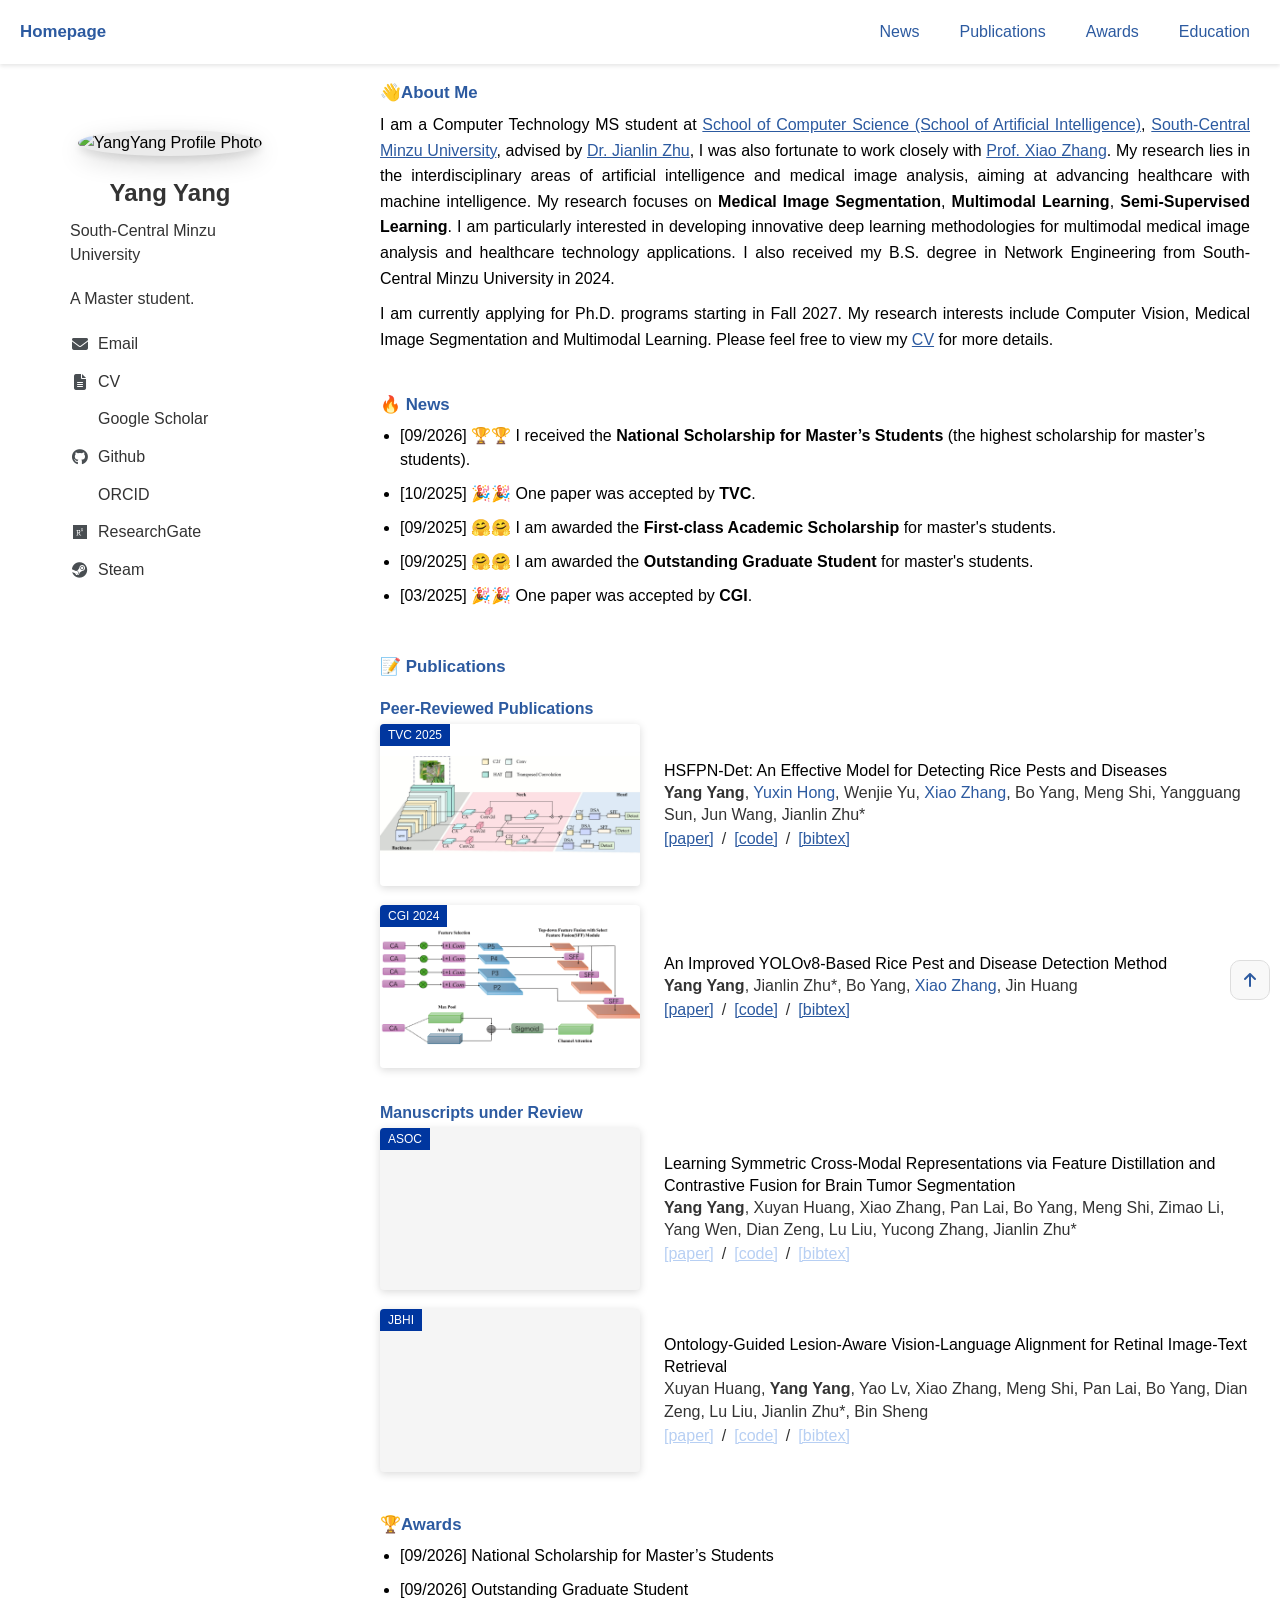
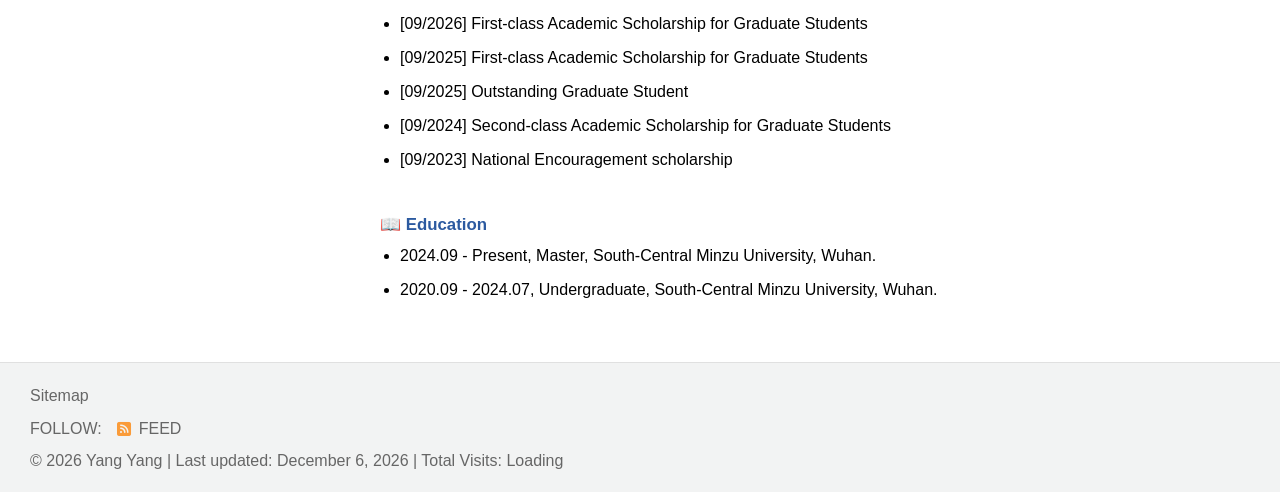
==== commit 1698e8a8: "update" ====
--- a/index.html
+++ b/index.html
@@ -209,7 +209,7 @@
               <div class="year-section">
                 <div class="year-header"><h3>Manuscripts under Review</h3></div>
                 <ul class="publications-year-list">
-                  <li class="publication-item" data-status="under-review">
+                  <!-- <li class="publication-item" data-status="under-review">
                     <div class="pub-image">
                       <span class="pub-badge">AIIM</span>
                       <img src="img/pub/background-as-parts.png" alt="Background as Parts" loading="lazy" onerror="this.remove()" />
@@ -237,7 +237,7 @@
                         </li>
                       </ul>
                     </div>
-                  </li>
+                  </li> -->
                   <li class="publication-item" data-status="under-review">
                     <div class="pub-image">
                       <span class="pub-badge">ASOC</span>
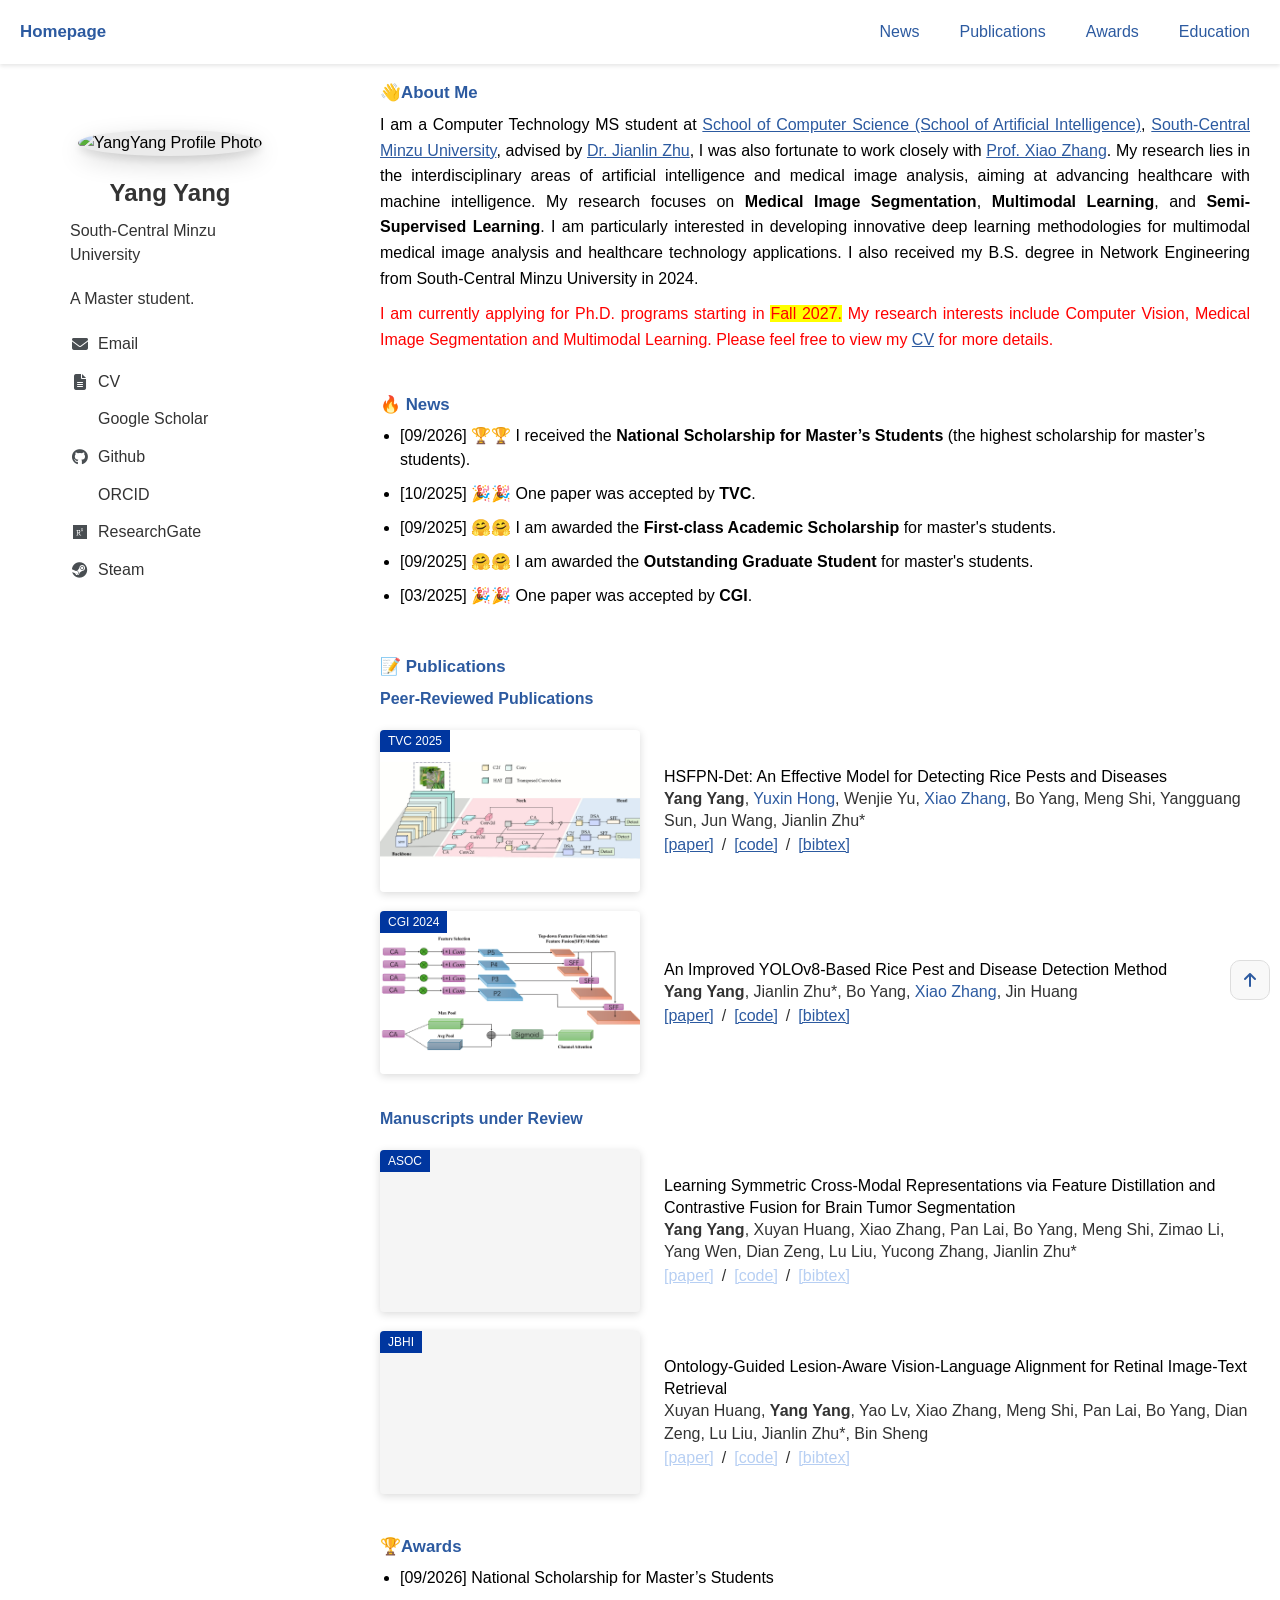
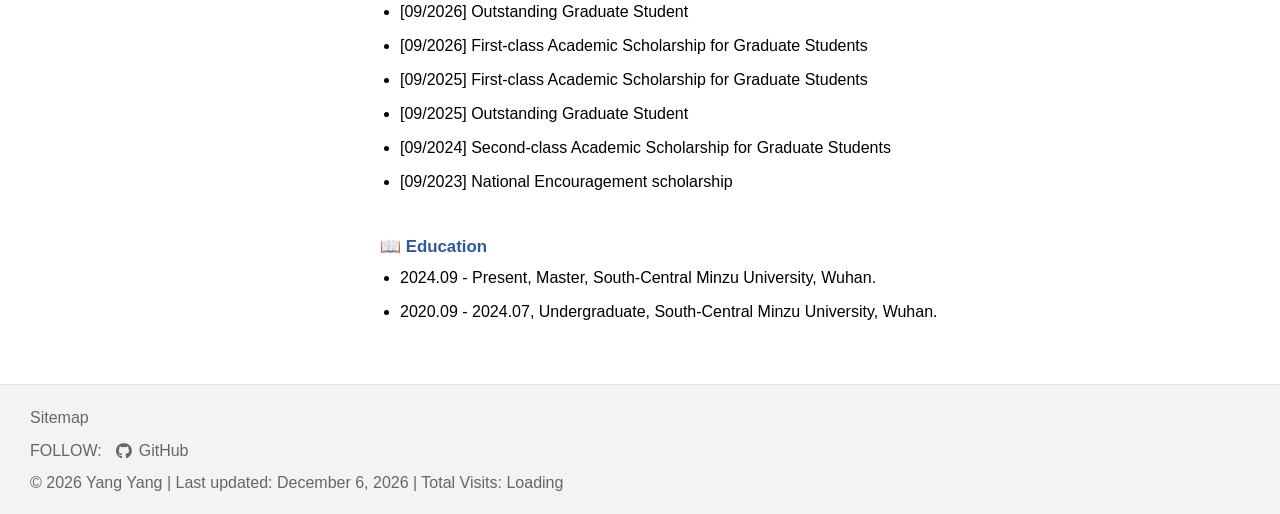
==== commit e477d88c: "Remove redundant code and refresh footer/feed - Drop unused/overridden CSS rules and merge duplicate" ====
--- a/index.html
+++ b/index.html
@@ -10,10 +10,9 @@
     <meta name="msvalidate.01" content="8C5DEA4BC4C5D459B62F2190B1C21807" />
     <meta name="google-site-verification" content="RM76xsQIOa7TSHoi1P1vvbTM1PCmd8JiEZklql2coE0" />
     <meta name="baidu-site-verification" content="codeva-0VVFigLcVz" />
-    <meta name="theme-color" content="#4b2e83" />
-    <meta name="msapplication-TileColor" content="#4b2e83" />
+    <meta name="theme-color" content="#fff" />
     <meta name="deploy-time" content="__DEPLOY_ISO__" />
-    <link rel="icon" type="image/x-icon" href="https://pic1.imgdb.cn/item/6a2e7ee702f253280768f69e.webp" />
+    <link rel="icon" type="image/webp" href="https://pic1.imgdb.cn/item/6a2e7ee702f253280768f69e.webp" />
     <script>
       if ("scrollRestoration" in history) {
         history.scrollRestoration = "manual";
@@ -74,41 +73,41 @@
             <div class="profile-bio">South-Central Minzu University</div>
             <div class="profile-bio">A Master student.</div>
             <div class="profile-links">
-              <a href="#" class="profile-link-item email-link" id="emailIcon" style="position: relative">
+              <a href="#" class="profile-link-item" id="emailIcon" style="position: relative">
                 <i class="fas fa-fw fa-envelope"></i>
                 <span>Email</span>
                 <span class="email-copy-toast" id="emailCopyToast">Copy!</span>
               </a>
-              <a href="pdf/CV_YangYang.pdf" target="_blank" class="profile-link-item cv-link">
+              <a href="pdf/CV_YangYang.pdf" target="_blank" class="profile-link-item">
                 <i class="fas fa-fw fa-file-lines"></i>
                 <span>CV</span>
               </a>
               <a
                 href="https://scholar.google.com/citations?user=HE7XudcAAAAJ"
                 target="_blank"
-                class="profile-link-item scholar-link">
+                class="profile-link-item">
                 <i class="ai ai-google-scholar-square"></i>
                 <span>Google Scholar</span>
               </a>
-              <a href="https://github.com/Louaq" target="_blank" class="profile-link-item github-link">
+              <a href="https://github.com/Louaq" target="_blank" class="profile-link-item">
                 <i class="fab fa-fw fa-github"></i>
                 <span>Github</span>
               </a>
-              <a href="https://orcid.org/0009-0009-6670-7889" target="_blank" class="profile-link-item orcid-link">
+              <a href="https://orcid.org/0009-0009-6670-7889" target="_blank" class="profile-link-item">
                 <i class="ai ai-orcid-square ai-fw"></i>
                 <span>ORCID</span>
               </a>
               <a
                 href="https://www.researchgate.net/profile/Yang-Yang-826"
                 target="_blank"
-                class="profile-link-item researchgate-link">
+                class="profile-link-item">
                 <i class="fab fa-fw fa-researchgate"></i>
                 <span>ResearchGate</span>
               </a>
               <a
                 href="https://steamcommunity.com/profiles/76561198924508021/"
                 target="_blank"
-                class="profile-link-item steam-link">
+                class="profile-link-item">
                 <i class="fab fa-fw fa-steam"></i>
                 <span>Steam</span>
               </a>
@@ -129,13 +128,13 @@
               <a href="https://scholar.google.com/citations?user=yGg0OisAAAAJ">Prof. Xiao Zhang</a>. My research lies in
               the interdisciplinary areas of artificial intelligence and medical image analysis, aiming at advancing
               healthcare with machine intelligence. My research focuses on <b>Medical Image Segmentation</b>,
-              <b>Multimodal Learning</b>, <b>Semi-Supervised Learning</b>. I am particularly interested in developing
+              <b>Multimodal Learning</b>, and <b>Semi-Supervised Learning</b>. I am particularly interested in developing
               innovative deep learning methodologies for multimodal medical image analysis and healthcare technology
               applications. I also received my B.S. degree in Network Engineering from South-Central Minzu University in
               2024.
             </p>
-            <p>
-              I am currently applying for Ph.D. programs starting in Fall 2027. My research interests include Computer
+            <p style="color: red;">
+              I am currently applying for Ph.D. programs starting in <span style="background-color: #ffff00;">Fall 2027.</span> My research interests include Computer
               Vision, Medical Image Segmentation and Multimodal Learning. Please feel free to view my
               <a href="pdf/CV_YangYang.pdf" target="_blank">CV</a> for more details.
             </p>
@@ -163,7 +162,7 @@
               <div class="year-section">
                 <div class="year-header"><h3>Peer-Reviewed Publications</h3></div>
                 <ul class="publications-year-list">
-                  <li class="publication-item" data-status="accepted">
+                  <li class="publication-item">
                     <div class="pub-image">
                       <span class="pub-badge">TVC 2025</span>
                       <img src="img/HSFPN-Det.png" alt="HSFPN-Det" loading="lazy" onerror="this.remove()" />
@@ -184,7 +183,7 @@
                       </ul>
                     </div>
                   </li>
-                  <li class="publication-item" data-status="accepted">
+                  <li class="publication-item">
                     <div class="pub-image">
                       <span class="pub-badge">CGI 2024</span>
                       <img src="img/An Improved.png" alt="Improved YOLOv8 Rice Pest Detection" loading="lazy" onerror="this.remove()" />
@@ -209,36 +208,7 @@
               <div class="year-section">
                 <div class="year-header"><h3>Manuscripts under Review</h3></div>
                 <ul class="publications-year-list">
-                  <!-- <li class="publication-item" data-status="under-review">
-                    <div class="pub-image">
-                      <span class="pub-badge">AIIM</span>
-                      <img src="img/pub/background-as-parts.png" alt="Background as Parts" loading="lazy" onerror="this.remove()" />
-                    </div>
-                    <div class="pub-content">
-                      <div>
-                        Background as Parts: Sub-Background Modeling for Uncertainty-Aware Semi-Supervised Medical Image
-                        Segmentation
-                      </div>
-                      <div class="authors">
-                        <span><b>Yang Yang</b></span>, <span>Xuyan Huang</span>, <span>Xiao Zhang</span>, <span>Pan Lai</span>, <span>Bo Yang</span>, <span>Meng Shi</span>, 
-                        <span>Zimao Li</span>, <span>Jun Tie</span>, <span>Yang Wen</span>, <span>Dian Zeng</span>, <span>Lu Liu</span>, <span>Jianlin Zhu*</span>
-                      </div>
-                      <ul class="pub-links">
-                        <li>
-                          <a>[paper]</a>
-                        </li>
-                        <li>/</li>
-                        <li>
-                          <a>[code]</a>
-                        </li>
-                        <li>/</li>
-                        <li>
-                          <a>[bibtex]</a>
-                        </li>
-                      </ul>
-                    </div>
-                  </li> -->
-                  <li class="publication-item" data-status="under-review">
+                  <li class="publication-item">
                     <div class="pub-image">
                       <span class="pub-badge">ASOC</span>
                       <img src="img/pub/symmetric-cross-modal.png" alt="Symmetric Cross-Modal Representations" loading="lazy" onerror="this.remove()" />
@@ -254,20 +224,20 @@
                       </div>
                       <ul class="pub-links">
                         <li>
-                          <a>[paper]</a>
-                        </li>
-                        <li>/</li>
-                        <li>
-                          <a>[code]</a>
-                        </li>
-                        <li>/</li>
-                        <li>
-                          <a>[bibtex]</a>
+                          <a class="link-disabled">[paper]</a>
+                        </li>
+                        <li>/</li>
+                        <li>
+                          <a class="link-disabled">[code]</a>
+                        </li>
+                        <li>/</li>
+                        <li>
+                          <a class="link-disabled">[bibtex]</a>
                         </li>
                       </ul>
                     </div>
                   </li>
-                  <li class="publication-item" data-status="under-review">
+                  <li class="publication-item">
                     <div class="pub-image">
                       <span class="pub-badge">JBHI</span>
                       <img src="img/pub/ontology-guided-retrieval.png" alt="Ontology-Guided Retinal Image-Text Retrieval" loading="lazy" onerror="this.remove()" />
@@ -282,15 +252,15 @@
                       </div>
                       <ul class="pub-links">
                         <li>
-                          <a>[paper]</a>
-                        </li>
-                        <li>/</li>
-                        <li>
-                          <a>[code]</a>
-                        </li>
-                        <li>/</li>
-                        <li>
-                          <a>[bibtex]</a>
+                          <a class="link-disabled">[paper]</a>
+                        </li>
+                        <li>/</li>
+                        <li>
+                          <a class="link-disabled">[code]</a>
+                        </li>
+                        <li>/</li>
+                        <li>
+                          <a class="link-disabled">[bibtex]</a>
                         </li>
                       </ul>
                     </div>
@@ -335,7 +305,7 @@
               <ul class="social-icons">
                 <li>FOLLOW:</li>
                 <li>
-                  <a href="feed.xml" target="_blank"><i class="fa fa-fw fa-rss-square" aria-hidden="true"></i>FEED</a>
+                  <a href="https://github.com/Louaq" target="_blank"><i class="fab fa-fw fa-github" aria-hidden="true"></i>GitHub</a>
                 </li>
               </ul>
             </div>
--- a/style.css
+++ b/style.css
@@ -1,12 +1,3 @@
-/* 全局平滑滚动 */
-html {
-    scroll-behavior: auto;
-}
-
-html.smooth-scroll {
-    scroll-behavior: smooth;
-}
-
 /* 顶部导航栏 */
 
 .nav-title a {
@@ -21,9 +12,6 @@
     -webkit-tap-highlight-color: transparent;
     -webkit-touch-callout: none;
     -webkit-user-select: none;
-    -khtml-user-select: none;
-    -moz-user-select: none;
-    -ms-user-select: none;
     user-select: none;
 }
 
@@ -32,13 +20,8 @@
     color: #1a4480;
 }
 
-.nav-title a:active {
-    background-color: transparent !important;
-}
-
 .nav-title a:focus {
     outline: none;
-    background-color: transparent !important;
 }
 
 .nav-links {
@@ -52,7 +35,6 @@
     color: #2c5aa0;
     text-decoration: none;
     padding: 5px 10px;
-    border-radius: 3px;
     white-space: nowrap;
     position: relative;
     display: inline-block;
@@ -61,9 +43,6 @@
     -webkit-tap-highlight-color: transparent;
     -webkit-touch-callout: none;
     -webkit-user-select: none;
-    -khtml-user-select: none;
-    -moz-user-select: none;
-    -ms-user-select: none;
     user-select: none;
 }
 
@@ -77,7 +56,6 @@
     height: 2px;
     background-color: #2c5aa0;
     transform: translateX(-50%);
-    transition: none;
 }
 
 .nav-links a:hover {
@@ -91,18 +69,8 @@
     width: calc(100% - 20px);
 }
 
-.nav-links a:active {
-    background-color: transparent !important;
-}
-
 .nav-links a:focus {
     outline: none;
-    background-color: transparent !important;
-}
-
-/* 导航栏图标样式 */
-.nav-links a i {
-    margin-right: 6px;
 }
 
 /* Reset and Base Styles */
@@ -117,7 +85,6 @@
     font-family: "Trebuchet MS",Helvetica,sans-serif;
     line-height: 1.6;
     background-color: #fff;
-    transition: background-color 0.3s ease, color 0.3s ease;
 }
 
 /* 调整container顶部内边距，为固定导航栏腾出空间 */
@@ -144,7 +111,6 @@
 .profile-section {
     text-align: center;
     padding: 30px 20px;
-    border-radius: 8px;
     min-height: 420px;
 }
 
@@ -158,14 +124,6 @@
     max-width: 280px;
     line-height: 1.4;
     white-space: nowrap;
-    overflow: visible;
-}
-
-.profile-name img {
-    vertical-align: middle;
-    width: auto;
-    height: 28px;
-    display: inline-block;
 }
 
 .profile-bio {
@@ -232,7 +190,6 @@
 
 /* About Section */
 .about-section p {
-    line-height: 1.6;
     color: #000;
     text-align: justify;
 }
@@ -243,27 +200,6 @@
     text-decoration: underline;
 }
 
-/* News Section */
-.news-section ul {
-    list-style-type: disc;
-    padding-left: 20px;
-    margin: 0;
-}
-
-.news-section li {
-    margin-bottom: 10px;
-    line-height: 1.5;
-    color: #000;
-    padding-left: 0;
-}
-.news-section li:last-child {
-    margin-bottom: 0;
-}
-/* 每年一块：<section year> + <ol><li class="publication-item">… */
-.year-section {
-    margin-bottom: 0;
-}
-
 /* 分组之间留出间隔 */
 .year-section + .year-section {
     margin-top: 2em;
@@ -272,7 +208,6 @@
 .publications-year-list {
     list-style: none;
     margin: 0 0 0.2em 0;
-    padding-left: 0;
 }
 
 .publications-year-list > .publication-item {
@@ -316,23 +251,11 @@
     margin-bottom: 0;
 }
 
-.publication-item:last-child {
-    border-bottom: none;
-}
-
 .pub-content {
     display: block;
     width: 100%;
     min-width: 0;
-    padding: 0;
     line-height: 1.38;
-}
-
-.pub-content h3 {
-    font-weight: bold;
-    margin-bottom: 6px;
-    color: #000;
-    line-height: 1.3;
 }
 
 .authors {
@@ -352,55 +275,41 @@
     gap: 8px;
     flex-wrap: wrap;
     list-style: none;
-    padding: 0;
     margin: 2px 0 0 0;
-}
-
-.pub-links li {
-    margin: 0;
-    padding: 0;
 }
 
 .pub-links li:not(:has(a)) {
     color: #333;
 }
 
-/* Awards Section */
-.awards-section {
-    margin-bottom: 30px;
-}
-
+/* News / Awards / Education 列表 */
+.news-section ul,
 .awards-section ul,
 .education-section ul {
     list-style-type: disc;
     padding-left: 20px;
-    margin: 0;
-}
-
+}
+
+.news-section li,
 .awards-section li,
 .education-section li {
     margin-bottom: 10px;
     line-height: 1.5;
     color: #000;
-    padding-left: 0;
-}
-
+}
+
+.news-section li:last-child,
 .awards-section li:last-child,
 .education-section li:last-child {
     margin-bottom: 0;
 }
 
-/* 显示桌面端日期 */
-
 h2 {
-    color: #000;
-    padding-bottom: 10px;
     font-size: 16.848px;
 }
 
 p {
     margin-bottom: 10px;
-    text-align: justify;
 }
 a {
     color: #2c5aa0;
@@ -411,16 +320,10 @@
     text-decoration: underline;
 }
 
-strong {
-    font-weight: bold;
-}
-
 /* Header Section */
 
 .profile-photo {
     margin-bottom: 20px;
-    position: relative;
-    flex: 0 0 230px;
 }
 
 .profile-photo img {
@@ -433,31 +336,9 @@
     transition: box-shadow 0.3s ease;
 }
 
-.title {
-    margin-bottom: 5px;
-    color: #333;
-}
-
-.email {
-    margin-bottom: 10px;
-    color: #333;
-}
-
-.bio {
-    margin-bottom: 15px;
-    text-align: justify;
-    line-height: 1.5;
-}
-
 /* 为所有带id的section添加scroll-margin-top，精确控制滚动位置 */
 section[id] {
     scroll-margin-top: 80px;
-}
-
-/* 新闻部分滚动样式 */
-.news-section {
-    margin-bottom: 15px;
-
 }
 
 /* 自定义滚动条样式 - Webkit浏览器 */
@@ -478,50 +359,18 @@
     /* 始终显示垂直滚动条 */
     overflow-x: hidden;
     /* 隐藏水平滚动 */
-    border-radius: 5px;
-    margin-left: 0;
-    white-space: normal;
-    /* 允许文本换行 */
     padding-right: 5px;
     scrollbar-width: thin;
 }
 
-/* Publications Section */
-.publications-section {
-    margin-bottom: 30px;
-}
-
 /* 年份分组标题样式 */
 .year-header {
-    display: block;
     padding-bottom: 2px;
+    margin-bottom: 16px;
 }
 
 .year-header h3 {
     color: #2C5AA0
-}
-
-.publications-list > .year-section:first-child .year-header {
-    margin-top: 10px;
-}
-
-/* Education Section */
-.education-section {
-    margin-bottom: 30px;
-}
-
-/* Services Section */
-.code {
-    padding-top: 0.1rem;
-    padding-bottom: 0.1rem;
-    font-size: 1em;
-    font-family: "Trebuchet MS", Helvetica, Arial, sans-serif;
-    font-variant-ligatures: none;
-    font-feature-settings: "liga" 0;
-    background: #fafafa;
-    border: 1px solid #f2f3f3;
-    border-radius: 4px;
-    box-shadow: 0 1px 1px rgba(0,0,0,0.125)
 }
 
 /* Footer */
@@ -533,15 +382,6 @@
     padding: 20px 0;
 }
 
-.footer-follow {
-    display: flex;
-    align-items: center;
-    flex-wrap: wrap;
-    justify-content: center;
-    gap: 10px;
-    color: #666;
-}
-
 /* AcademicPages Footer Styles */
 .page__footer {
     max-width: 1400px;
@@ -576,8 +416,6 @@
 
 .page__footer-follow .social-icons {
     list-style: none;
-    margin: 0;
-    padding: 0;
     display: flex;
     justify-content: flex-start;
     align-items: center;
@@ -585,30 +423,30 @@
     flex-wrap: wrap;
 }
 
-.page__footer-follow .social-icons li {
-    margin: 0;
-}
-
 .page__footer-follow .social-icons li:first-child {
     color: #666;
 }
 
 .page__footer-follow .social-icons i {
     font-size: 16px;
+}
+
+/* 确保组织链接文字不换行 */
+.page__footer-follow .social-icons a {
+    color: #666;
+    text-decoration: none;
+    display: flex;
+    align-items: center;
+    gap: 5px;
+    transition: color 0.3s ease;
+    white-space: nowrap;
 }
 
 /* Footer copyright */
 .page__footer-copyright {
     margin-top: 8px;
     color: #666;
-    font-size: 16px;
     line-height: 1.4;
-}
-
-/* 确保导航栏在所有情况下都保持深蓝色背景 */
-.top-nav,
-.top-nav.scrolled {
-    background-color: #fff !important;
 }
 
 /* 回到顶部按钮样式 */
@@ -647,39 +485,6 @@
 .back-to-top:focus {
     outline: 1px solid #2C5AA0;
     outline-offset: 1px;
-}
-
-/* 个人资料内容样式更新 */
-
-.social-icons {
-    display: flex;
-    justify-content: center;
-    align-items: center;
-    margin-top: 20px;
-    gap: 20px;
-}
-
-.social-icons a {
-    color: #000000;
-    text-decoration: none;
-    transition: all 0.3s ease;
-}
-
-.social-icons a:hover {
-    transform: scale(1.15);
-    background-color: transparent;
-    border: none;
-    box-shadow: none;
-    text-decoration: none;
-}
-
-.social-icons a i {
-    font-size: 24px;
-    transition: all 0.1s ease;
-}
-
-.social-icons a:hover i {
-    transform: scale(1.3);
 }
 
 /* 邮件复制成功提示 */
@@ -718,48 +523,22 @@
     transform: translateX(-50%) translateY(-12px);
 }
 
-/* Align top-nav height with GitHub Corner */
 .top-nav {
-    color: #fff;
+    background-color: #fff;
     width: 100%;
     position: fixed;
     top: 0;
     left: 0;
     z-index: 1000;
     box-shadow: 0 2px 4px rgba(0, 0, 0, 0.1);
-    transition: background-color 0.3s, padding 0.3s; height: 64px; }
+    height: 64px; }
 .nav-container {
     max-width: 1400px;
     margin: 0 auto;
     display: flex;
     justify-content: space-between;
     align-items: center;
-    transition: padding 0.3s; height: 64px; padding: 0 20px; }
-
-/* Hide GitHub Corner on mobile */
-.fa-rss-square{
-    color: #fa9b39;
-}
-
-/* 确保组织链接文字不换行 */
-.page__footer-follow .social-icons a {
-    color: #666;
-    text-decoration: none;
-    display: flex;
-    align-items: center;
-    gap: 5px;
-    transition: color 0.3s ease;
-    white-space: nowrap;
-}
-
-/* 移除页脚FEED图标的缩放动画 */
-.page__footer-follow .social-icons a:hover {
-    transform: none !important;
-}
-
-.page__footer-follow .social-icons a:hover i {
-    transform: none !important;
-}
+    height: 64px; padding: 0 20px; }
 
 @media (max-width: 1200px) {
     .container {
@@ -771,33 +550,9 @@
         gap: 40px;
     }
 
-    .left-sidebar {
-        flex: 0 0 280px;
-    }
-
     .profile-photo img {
         width: 140px;
         height: 140px;
-    }
-}
-
-@media (max-width: 900px) and (min-width: 769px) {
-
-    /* 中等屏幕年份标题样式 */
-    .year-header {
-        text-align: left;
-    }
-
-    .year-header h3 {
-        font-size: 1.25em;
-    }
-
-    .pub-content {
-        flex: 1; /* 与左侧配图并排，占满剩余宽度 */
-        margin: 0; /* 移除所有margin */
-        padding: 0; /* 移除所有padding */
-        box-sizing: border-box; /* 确保box-sizing一致 */
-        text-align: left;
     }
 }
 
@@ -835,8 +590,6 @@
 
     .profile-links {
         max-width: 100%;
-        margin-left: auto;
-        margin-right: auto;
         flex-direction: row;
         justify-content: center;
         align-items: center;
@@ -861,27 +614,8 @@
         margin-left: 0;
     }
 
-    /* 移动端年份标题样式 */
-    .year-header {
-        text-align: left;
-    }
-
-    .pub-content {
-        text-align: left;
-    }
     .news-list {
         max-height: 350px;
-        overflow-y: scroll;
-        overflow-x: hidden;
-        border-radius: 5px;
-        margin-left: 0;
-        white-space: normal;
-        padding-right: 5px;
-    }
-
-    .top-nav,
-    .top-nav.scrolled {
-        background-color: #fff;
     }
 
     .container {
@@ -898,36 +632,10 @@
     .profile-photo img {
         width: 230px;
         height: 230px;
-        margin: 0;
-        box-shadow: 0 8px 24px rgba(0, 0, 0, 0.15), 0 4px 8px rgba(0, 0, 0, 0.1);
-        transition: box-shadow 0.3s ease;
-    }
-
-    .title,
-    .email {
-        text-align: left;
-    }
-
-    .bio {
-        text-align: left;
-        line-height: 1.5;
-        margin-bottom: 10px;
-        padding-left: 0;
-    }
-
-    .publications-year-list > .publication-item {
-        text-align: left;
     }
 
     .year-header h3 {
         font-size: 1.2em;
-    }
-
-    /* Services Section Mobile Styles */
-
-    h1 {
-        margin-bottom: 10px;
-        line-height: 1.2;
     }
 
     h2 {
@@ -937,54 +645,6 @@
 
     h3 {
         line-height: 1.3;
-    }
-
-    .footer-follow {
-        gap: 8px;
-        justify-content: center;
-    }
-
-    /* 移动端学校图标调整 */
-    .bio img[src*="icon-title"] {
-        width: 18px;
-        height: 18px;
-        margin-left: 3px;
-    }
-
-    .bio img[src*="scuec.png"] {
-        width: 65px;
-        height: 25px;
-        margin-left: 3px;
-    }
-
-    .pub-links {
-        gap: 8px;
-    }
-
-    .pub-links a {
-        margin-right: 8px;
-        padding: 0;
-        margin: 0;
-        background-color: transparent;
-        border-radius: 0;
-    }
-
-    .pub-links a:hover {
-        background-color: transparent !important;
-    }
-    body {
-        -webkit-overflow-scrolling: touch;
-    }
-
-    /* 优化文本选择 */
-    p,
-    h1,
-    h2,
-    h3 {
-        -webkit-user-select: text;
-        -moz-user-select: text;
-        -ms-user-select: text;
-        user-select: text;
     }
 
     /* 移动端页脚居中对齐 */
@@ -995,28 +655,11 @@
         text-align: center;
         padding: 20px 10px;
     }
-    .social-icons {
-        flex-wrap: wrap;
-        gap: 1px;
-    }
-
-    .social-icons a {
-        width: 48px;
-        height: 48px;
-        padding: 12px;
-    }
-
-    .social-icons a i {
-        font-size: 24px;
-    }
+
     .top-nav {
-        background-color: #4b2e83; height: 56px; }
+        height: 56px; }
     .nav-container {
-        flex-direction: row;
-        width: 100%;
-        justify-content: space-between;
-        align-items: center; height: 56px; padding: 0 15px; }
-	.github-corner { display: none; }
+        height: 56px; padding: 0 15px; }
 }
 
 @media (max-width: 768px) {
@@ -1040,96 +683,36 @@
         align-items: flex-start;
         gap: 15px;
     }
-    
-    .footer-left {
-        text-align: left;
-        order: 1;
-    }
+
     .page__footer {
         padding: 0 15px;
-        text-align: left;
-    }
-    
-    .page__footer > a {
-        color: #666;
-        text-decoration: none;
-        display: inline-block;
-    }
-    
+    }
+
     .page__footer-follow {
         margin: 0;
     }
-    
+
     .page__footer-follow .social-icons {
-        list-style: none;
-        margin: 0;
-        padding: 0;
-        display: flex;
-        justify-content: flex-start;
-        align-items: center;
         gap: 10px;
-        flex-wrap: wrap;
-    }
-    
-    .page__footer-follow .social-icons li {
-        margin: 0;
-    }
-    
+    }
+
     .page__footer-follow .social-icons li:first-child {
         color: #333;
     }
-    
-    .page__footer-follow .social-icons a {
-        color: #666;
-        text-decoration: none;
-        display: flex;
-        align-items: center;
-        gap: 5px;
-        transition: color 0.3s ease;
-    }
-    
+
     .page__footer-follow .social-icons a:hover {
         color: #2c5aa0;
     }
-    
-    .page__footer-follow .social-icons i {
-        font-size: 16px;
-    }
-    
+
     .page__footer-copyright {
         margin-top: 1px;
-        padding-top: 0;
-        color: #666;
-        font-size: 16px;
-        line-height: 1.4;
-        text-align: left;
-    }
-    /* 特殊处理长文本内容 */
-    .bio {
-        text-align: left;
-        text-align-last: left;
-    }
-
-    /* 强制保持个人资料信息居中对齐 */
-    .profile-section,
-    .profile-section * {
-        text-align: center;
-    }
-    
-    /* 姓名居中对齐，描述和链接列表左对齐 */
+    }
+
     .profile-name {
-        text-align: center;
         max-width: 100%;
-        white-space: nowrap;
-        overflow: visible;
-    }
-    
-    .profile-bio,
-    .profile-links {
-        text-align: left !important;
-    }
-
-    /* 移动端隐藏返回顶部按钮和暗亮模式切换按钮 */
+    }
+
+    /* 移动端隐藏返回顶部按钮 */
     .back-to-top {
         display: none;
     }
@@ -1143,81 +726,27 @@
 @media (max-width: 480px) {
 
     .footer-content {
-        flex-direction: column;
-        align-items: flex-start;
         gap: 10px;
     }
-    
-    .footer-left {
-        text-align: left;
-        order: 1;
-    }
-    
+
     .page__footer {
         padding: 0 10px;
     }
-    
-    .page__footer > a {
-        color: #666;
-        text-decoration: none;
-        display: inline-block;
-    }
-    
-    .page__footer-follow {
-        margin: 0;
-    }
-    
+
     .page__footer-follow .social-icons {
-        list-style: none;
-        margin: 0;
-        padding: 0;
-        display: flex;
-        justify-content: flex-start;
-        align-items: center;
         gap: 8px;
-        flex-wrap: wrap;
-    }
-    
-    .page__footer-follow .social-icons li {
-        margin: 0;
-    }
-    
+    }
+
     .page__footer-follow .social-icons li:first-child {
         color: #666;
     }
-    
-    .page__footer-follow .social-icons a {
-        color: #666;
-        text-decoration: none;
-        display: flex;
-        align-items: center;
-        gap: 5px;
-        transition: color 0.3s ease;
-    }
-    
-    .page__footer-follow .social-icons a:hover {
-        color: #2c5aa0;
-    }
-    
-    .page__footer-follow .social-icons i {
-        font-size: 16px;
-    }
-    
+
     .page__footer-copyright {
         margin-top: 0;
-        padding-top: 0;
-        color: #666;
-        font-size: 16px;
-        line-height: 1.4;
-    }
+    }
+
     .container {
         padding: 50px 10px 15px;
-    }
-
-    h1 {
-        line-height: 1.1;
-        margin-bottom: 8px;
-        text-align: left;
     }
 
     h2 {
@@ -1226,18 +755,11 @@
     }
 
     h3 {
-        line-height: 1.3;
         margin-bottom: 8px;
     }
 
     .profile-section {
         padding: 20px 10px;
-        display: flex;
-        flex-direction: column;
-        align-items: center;
-        justify-content: center;
-        min-height: 0;
-        text-align: center;
     }
 
     .profile-photo {
@@ -1249,40 +771,13 @@
         display: none;
     }
 
-    .profile-links {
-        max-width: 100%;
-        margin-left: auto;
-        margin-right: auto;
-        flex-direction: row;
-        justify-content: center;
-        align-items: center;
-        gap: 20px;
-    }
-
-    .profile-link-item > span:not(.email-copy-toast) {
-        display: none;
-    }
-
-    .profile-link-item {
-        justify-content: center;
-    }
-
     .profile-link-item i {
-        width: 28px;
         font-size: 28px;
     }
 
     .profile-photo img {
         width: 200px;
         height: 200px;
-        box-shadow: 0 8px 24px rgba(0, 0, 0, 0.15), 0 4px 8px rgba(0, 0, 0, 0.1);
-        transition: box-shadow 0.3s ease;
-    }
-
-    .bio {
-        line-height: 1.4;
-        margin-bottom: 8px;
-        text-align: left;
     }
 
     .news-list,
@@ -1292,68 +787,16 @@
 
     .publications-section .pub-content {
         padding: 2px 0;
-        text-align: left;
-        display: block;
-    }
-
-    .authors {
-        margin-bottom: 2px;
     }
 
     .pub-links a {
-        margin-right: 0;
         line-height: 1.4;
-    }
-
-    /* 小屏幕页脚优化 */
-    .main-footer {
-        display: flex;
-        align-items: center; /* vertical centering */
-        justify-content: center;
-        text-align: center;
-    }
-
-    /* 移动端学校图标调整 */
-    .bio img[src*="icon-title"] {
-        width: 15px;
-        height: 15px;
-        margin-left: 2px;
-    }
-
-    .bio img[src*="scuec.png"] {
-        width: 60px;
-        height: 20px;
-        margin-left: 2px;
-    }
-
-    /* 改善publication内容在小屏幕上的显示 */
-    .pub-content h3 {
-        line-height: 1.3;
-        margin-bottom: 8px;
-        word-wrap: break-word;
-        hyphens: auto;
     }
 
     .pub-links {
         margin-top: 3px;
         gap: 6px;
     }
-    .social-icons {
-        gap: 1px;
-        flex-direction: row;
-        align-items: center;
-        justify-content: center;
-    }
-
-    .social-icons a {
-        width: 48px;
-        height: 48px;
-        padding: 12px;
-    }
-
-    .social-icons a i {
-        font-size: 24px;
-    }
 }
 
 @media print {
@@ -1363,4 +806,3 @@
         text-decoration: underline;
     }
 }
-
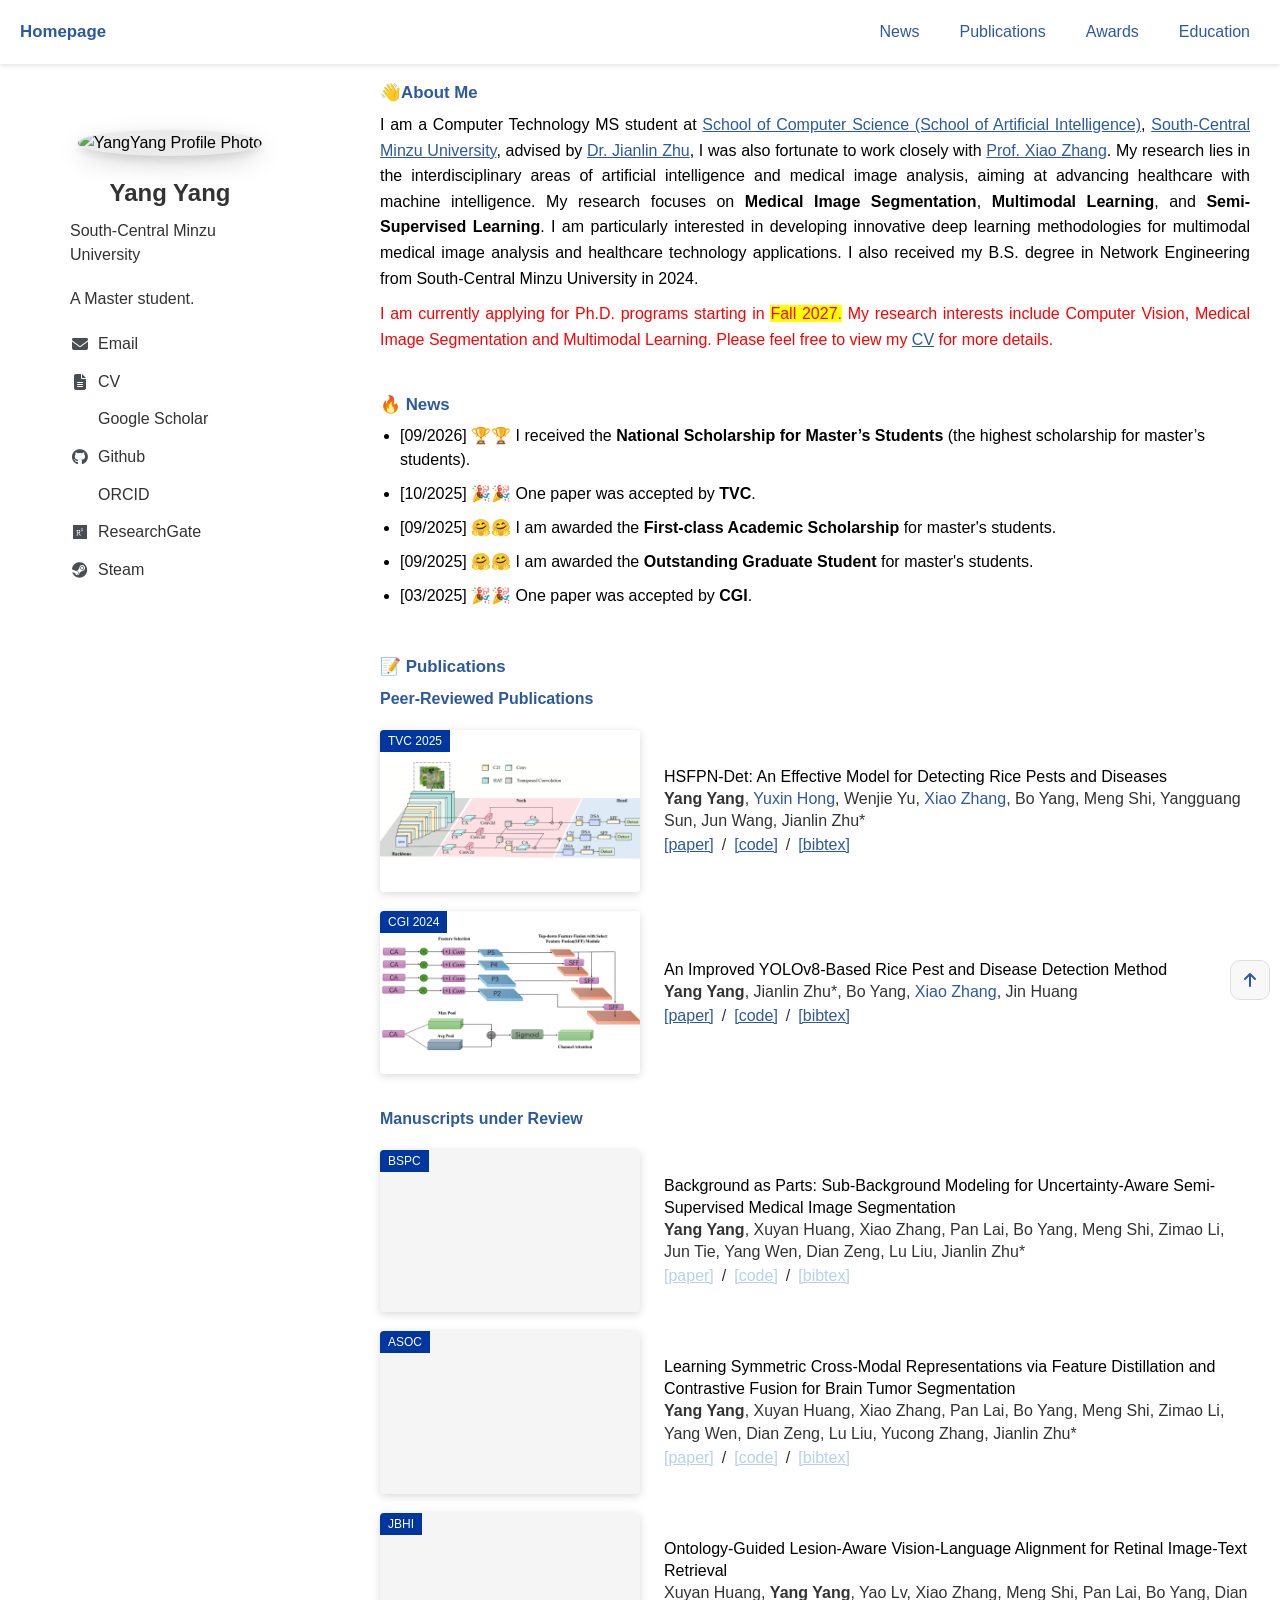
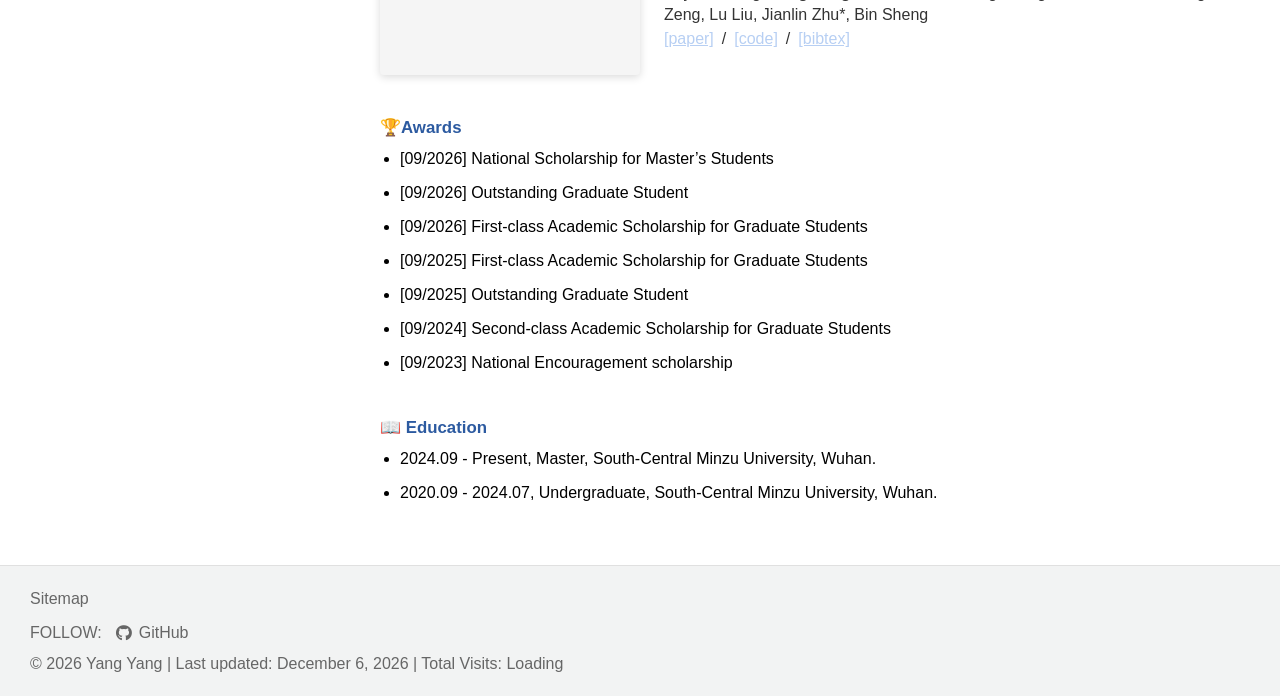
==== commit 96b606f5: "update manuscript" ====
--- a/index.html
+++ b/index.html
@@ -208,6 +208,35 @@
               <div class="year-section">
                 <div class="year-header"><h3>Manuscripts under Review</h3></div>
                 <ul class="publications-year-list">
+                  <li class="publication-item" data-status="under-review">
+                    <div class="pub-image">
+                      <span class="pub-badge">BSPC</span>
+                      <img src="img/pub/background-as-parts.png" alt="Background as Parts" loading="lazy" onerror="this.remove()" />
+                    </div>
+                    <div class="pub-content">
+                      <div>
+                        Background as Parts: Sub-Background Modeling for Uncertainty-Aware Semi-Supervised Medical Image
+                        Segmentation
+                      </div>
+                      <div class="authors">
+                        <span><b>Yang Yang</b></span>, <span>Xuyan Huang</span>, <span>Xiao Zhang</span>, <span>Pan Lai</span>, <span>Bo Yang</span>, <span>Meng Shi</span>, 
+                        <span>Zimao Li</span>, <span>Jun Tie</span>, <span>Yang Wen</span>, <span>Dian Zeng</span>, <span>Lu Liu</span>, <span>Jianlin Zhu*</span>
+                      </div>
+                      <ul class="pub-links">
+                        <li>
+                          <a class="link-disabled">[paper]</a>
+                        </li>
+                        <li>/</li>
+                        <li>
+                          <a class="link-disabled">[code]</a>
+                        </li>
+                        <li>/</li>
+                        <li>
+                          <a class="link-disabled">[bibtex]</a>
+                        </li>
+                      </ul>
+                    </div>
+                  </li>
                   <li class="publication-item">
                     <div class="pub-image">
                       <span class="pub-badge">ASOC</span>
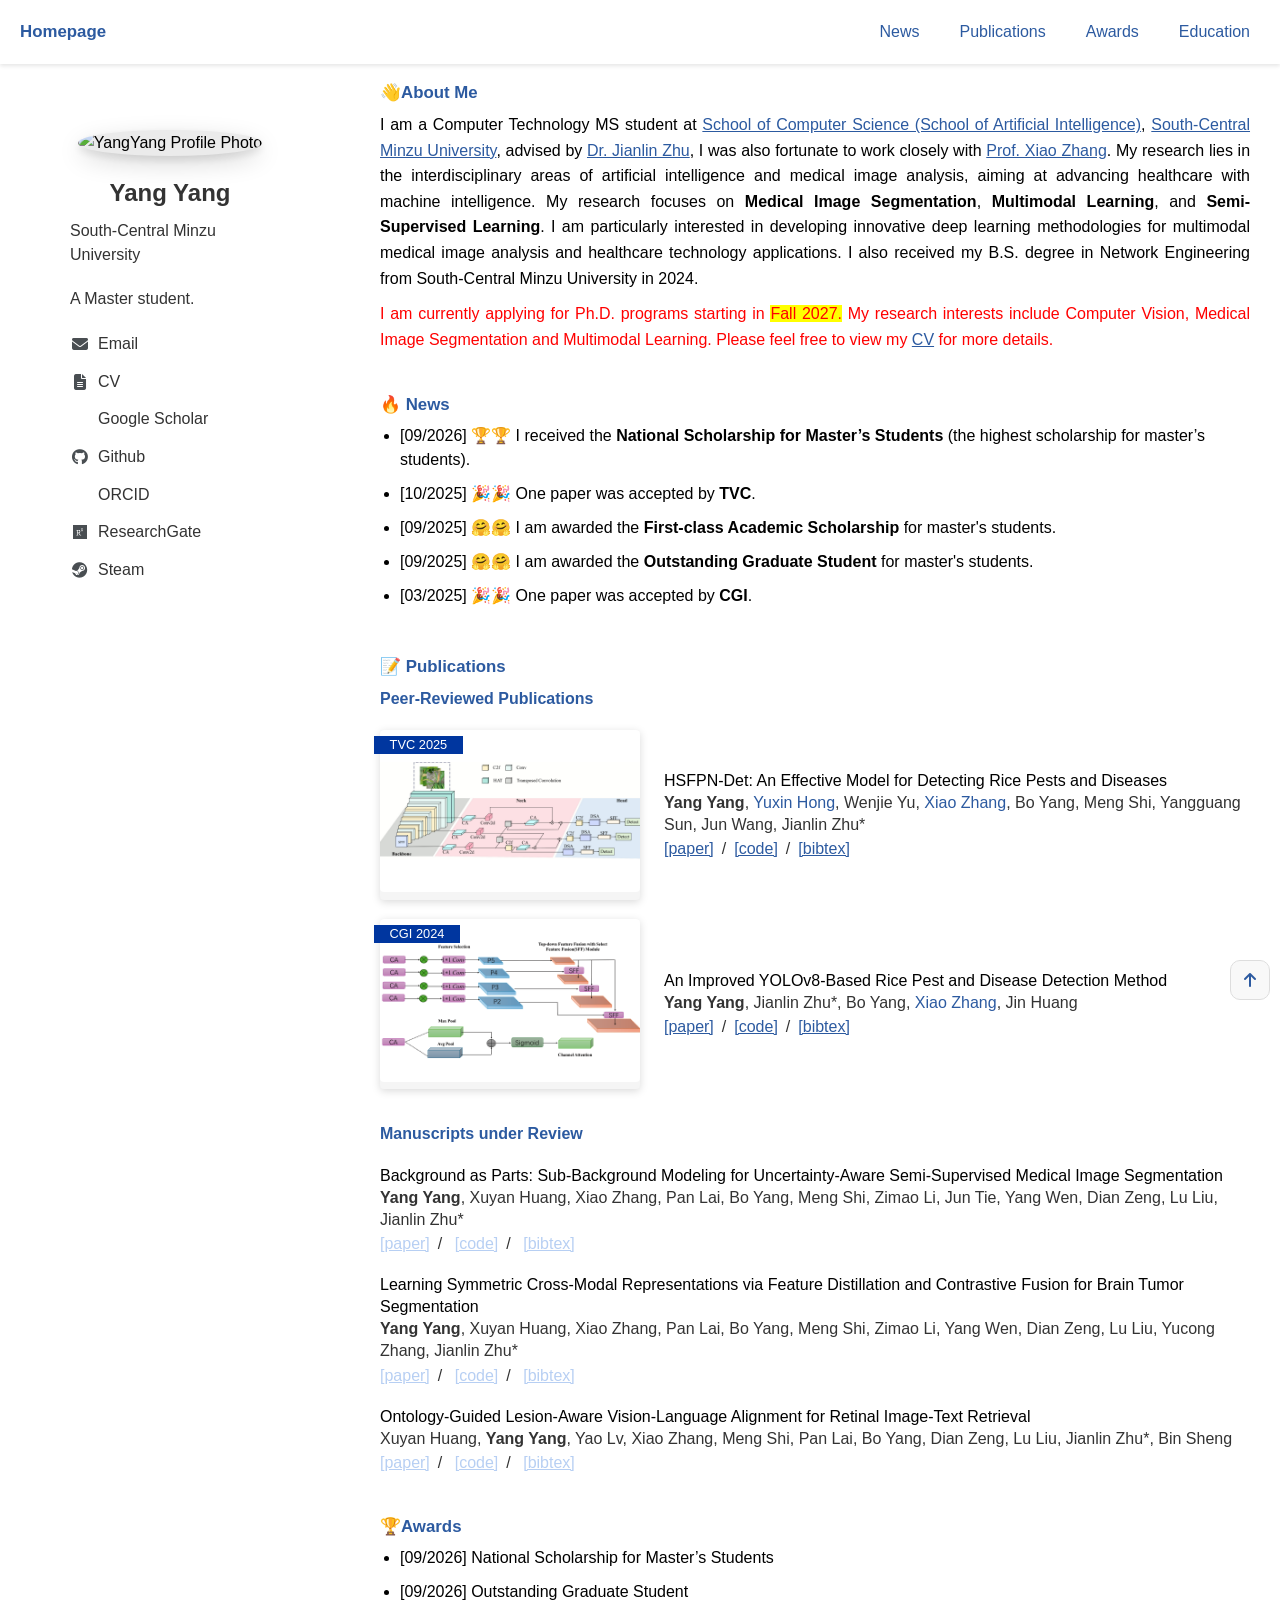
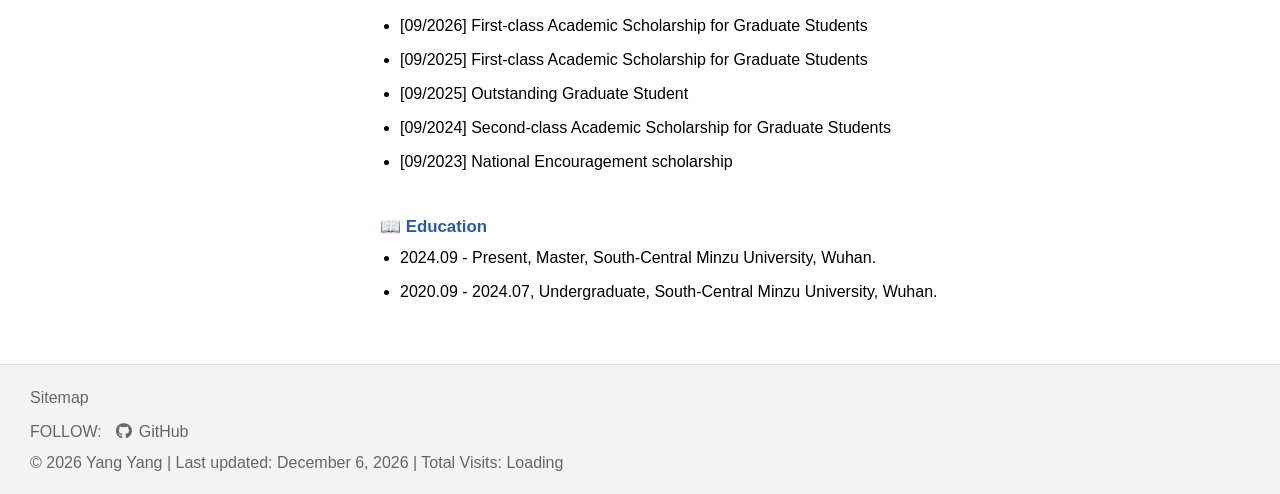
==== commit 824fd5a5: "Clean up redundant homepage markup, scripts and styles" ====
--- a/index.html
+++ b/index.html
@@ -171,14 +171,12 @@
                       <div>
                         HSFPN-Det: An Effective Model for Detecting Rice Pests and Diseases
                       </div>
-                        <div class="authors"><span><b class="first-author">Yang Yang</b></span>, <a href="https://xxxx-bella.github.io/yuxinh.github.io/" target="_blank"><span>Yuxin
-                        Hong</span></a>, <span>Wenjie Yu</span>, <a href="https://scholar.google.com/citations?user=yGg0OisAAAAJ&hl=en" target="_blank">Xiao Zhang</a>, <span>Bo
-                        Yang</span>, <span>Meng Shi</span>, <span>Yangguang Sun</span>, <span>Jun Wang</span>, <span>Jianlin Zhu*</span></div>
+                        <div class="authors"><b>Yang Yang</b>, <a href="https://xxxx-bella.github.io/yuxinh.github.io/" target="_blank">Yuxin
+                        Hong</a>, Wenjie Yu, <a href="https://scholar.google.com/citations?user=yGg0OisAAAAJ&hl=en" target="_blank">Xiao Zhang</a>, Bo
+                        Yang, Meng Shi, Yangguang Sun, Jun Wang, Jianlin Zhu*</div>
                       <ul class="pub-links">
                         <li><a href="pdf/s00371-025-04225-9.pdf" target="_blank">[paper]</a></li>
-                        <li>/</li>
                         <li><a href="https://github.com/Louaq/HSFPN-Det" target="_blank">[code]</a></li>
-                        <li>/</li>
                         <li><a href="bibtex/yang2026hsfpn.txt" target="_blank">[bibtex]</a></li>
                       </ul>
                     </div>
@@ -192,13 +190,11 @@
                       <div>
                         An Improved YOLOv8-Based Rice Pest and Disease Detection Method
                       </div>
-                      <div class="authors"><span><b class="first-author">Yang Yang</b></span>, <span>Jianlin Zhu*</span>, <span>Bo Yang</span>, <a href="https://scholar.google.com/citations?user=yGg0OisAAAAJ&hl=en" target="_blank">Xiao Zhang</a>, 
-                      <span>Jin Huang</span></div>
+                      <div class="authors"><b>Yang Yang</b>, Jianlin Zhu*, Bo Yang, <a href="https://scholar.google.com/citations?user=yGg0OisAAAAJ&hl=en" target="_blank">Xiao Zhang</a>,
+                      Jin Huang</div>
                       <ul class="pub-links">
                         <li><a href="pdf/978-3-031-82024-3_8.pdf" target="_blank">[paper]</a></li>
-                        <li>/</li>
                         <li><a href="https://github.com/Louaq/CGI2024" target="_blank">[code]</a></li>
-                        <li>/</li>
                         <li><a href="bibtex/yang2024improved.txt" target="_blank">[bibtex]</a></li>
                       </ul>
                     </div>
@@ -208,29 +204,27 @@
               <div class="year-section">
                 <div class="year-header"><h3>Manuscripts under Review</h3></div>
                 <ul class="publications-year-list">
-                  <li class="publication-item" data-status="under-review">
-                    <div class="pub-image">
+                  <li class="publication-item">
+                    <!-- <div class="pub-image">
                       <span class="pub-badge">BSPC</span>
                       <img src="img/pub/background-as-parts.png" alt="Background as Parts" loading="lazy" onerror="this.remove()" />
-                    </div>
+                    </div> -->
                     <div class="pub-content">
                       <div>
                         Background as Parts: Sub-Background Modeling for Uncertainty-Aware Semi-Supervised Medical Image
                         Segmentation
                       </div>
                       <div class="authors">
-                        <span><b>Yang Yang</b></span>, <span>Xuyan Huang</span>, <span>Xiao Zhang</span>, <span>Pan Lai</span>, <span>Bo Yang</span>, <span>Meng Shi</span>, 
-                        <span>Zimao Li</span>, <span>Jun Tie</span>, <span>Yang Wen</span>, <span>Dian Zeng</span>, <span>Lu Liu</span>, <span>Jianlin Zhu*</span>
+                        <b>Yang Yang</b>, Xuyan Huang, Xiao Zhang, Pan Lai, Bo Yang, Meng Shi,
+                        Zimao Li, Jun Tie, Yang Wen, Dian Zeng, Lu Liu, Jianlin Zhu*
                       </div>
                       <ul class="pub-links">
                         <li>
                           <a class="link-disabled">[paper]</a>
                         </li>
-                        <li>/</li>
                         <li>
                           <a class="link-disabled">[code]</a>
                         </li>
-                        <li>/</li>
                         <li>
                           <a class="link-disabled">[bibtex]</a>
                         </li>
@@ -238,28 +232,26 @@
                     </div>
                   </li>
                   <li class="publication-item">
-                    <div class="pub-image">
+                    <!-- <div class="pub-image">
                       <span class="pub-badge">ASOC</span>
                       <img src="img/pub/symmetric-cross-modal.png" alt="Symmetric Cross-Modal Representations" loading="lazy" onerror="this.remove()" />
-                    </div>
+                    </div> -->
                     <div class="pub-content">
                       <div>
                         Learning Symmetric Cross-Modal Representations via Feature Distillation and Contrastive Fusion
                         for Brain Tumor Segmentation
                       </div>
                       <div class="authors">
-                        <span><b>Yang Yang</b></span>, <span>Xuyan Huang</span>, <span>Xiao Zhang</span>, <span>Pan Lai</span>, <span>Bo Yang</span>, <span>Meng Shi</span>, 
-                        <span>Zimao Li</span>, <span>Yang Wen</span>, <span>Dian Zeng</span>, <span>Lu Liu</span>, <span>Yucong Zhang</span>, <span>Jianlin Zhu*</span>
+                        <b>Yang Yang</b>, Xuyan Huang, Xiao Zhang, Pan Lai, Bo Yang, Meng Shi,
+                        Zimao Li, Yang Wen, Dian Zeng, Lu Liu, Yucong Zhang, Jianlin Zhu*
                       </div>
                       <ul class="pub-links">
                         <li>
                           <a class="link-disabled">[paper]</a>
                         </li>
-                        <li>/</li>
                         <li>
                           <a class="link-disabled">[code]</a>
                         </li>
-                        <li>/</li>
                         <li>
                           <a class="link-disabled">[bibtex]</a>
                         </li>
@@ -267,27 +259,25 @@
                     </div>
                   </li>
                   <li class="publication-item">
-                    <div class="pub-image">
+                    <!-- <div class="pub-image">
                       <span class="pub-badge">JBHI</span>
                       <img src="img/pub/ontology-guided-retrieval.png" alt="Ontology-Guided Retinal Image-Text Retrieval" loading="lazy" onerror="this.remove()" />
-                    </div>
+                    </div> -->
                     <div class="pub-content">
                       <div>
                         Ontology-Guided Lesion-Aware Vision-Language Alignment for Retinal Image-Text Retrieval
                       </div>
                       <div class="authors">
-                        <span>Xuyan Huang</span>, <span><b>Yang Yang</b></span>, <span>Yao Lv</span>, <span>Xiao Zhang</span>, <span>Meng Shi</span>, <span>Pan Lai</span>, <span>Bo Yang</span>, 
-                        <span>Dian Zeng</span>, <span>Lu Liu</span>, <span>Jianlin Zhu*</span>, <span>Bin Sheng</span>
+                        Xuyan Huang, <b>Yang Yang</b>, Yao Lv, Xiao Zhang, Meng Shi, Pan Lai, Bo Yang,
+                        Dian Zeng, Lu Liu, Jianlin Zhu*, Bin Sheng
                       </div>
                       <ul class="pub-links">
                         <li>
                           <a class="link-disabled">[paper]</a>
                         </li>
-                        <li>/</li>
                         <li>
                           <a class="link-disabled">[code]</a>
                         </li>
-                        <li>/</li>
                         <li>
                           <a class="link-disabled">[bibtex]</a>
                         </li>
@@ -319,7 +309,7 @@
               <li>2024.09 - Present, Master, South-Central Minzu University, Wuhan.</li>
               <li>2020.09 - 2024.07, Undergraduate, South-Central Minzu University, Wuhan.</li>
             </ul>
-          </section>        
+          </section>
         </div>
       </div>
     </div>
--- a/style.css
+++ b/style.css
@@ -1,9 +1,8 @@
 /* 顶部导航栏 */
 
-.nav-title a {
+.nav-title a,
+.nav-links a {
     color: #2c5aa0;
-    font-size: 16.848px;
-    font-weight: bold;
     text-decoration: none;
     white-space: nowrap;
     display: inline-block;
@@ -15,35 +14,32 @@
     user-select: none;
 }
 
-.nav-title a:hover {
+.nav-title a {
+    font-size: 16.848px;
+    font-weight: bold;
+}
+
+.nav-title a:hover,
+.nav-links a:hover {
+    text-decoration: none;
     transform: translateY(-2px) scale(1.05);
     color: #1a4480;
 }
 
-.nav-title a:focus {
+.nav-title a:focus,
+.nav-links a:focus {
     outline: none;
 }
 
 .nav-links {
     display: flex;
     gap: 20px;
-    flex-wrap: nowrap;
 }
 
 /* 导航链接样式 */
 .nav-links a {
-    color: #2c5aa0;
-    text-decoration: none;
     padding: 5px 10px;
-    white-space: nowrap;
     position: relative;
-    display: inline-block;
-    transition: transform 0.3s ease, color 0.3s ease;
-    /* 移除移动端点击时的白色背景高亮效果 */
-    -webkit-tap-highlight-color: transparent;
-    -webkit-touch-callout: none;
-    -webkit-user-select: none;
-    user-select: none;
 }
 
 /* 从中间往两边散开的下划线效果 */
@@ -58,19 +54,10 @@
     transform: translateX(-50%);
 }
 
-.nav-links a:hover {
-    text-decoration: none;
-    transform: translateY(-2px) scale(1.05);
-    color: #1a4480;
-}
-
-.nav-links a:hover::after {
+.nav-links a:hover::after,
+.nav-links a.active::after {
     transition: width 0.3s ease;
     width: calc(100% - 20px);
-}
-
-.nav-links a:focus {
-    outline: none;
 }
 
 /* Reset and Base Styles */
@@ -128,7 +115,6 @@
 
 .profile-bio {
     color: #333;
-    font-size: 16px;
     margin: 0 auto 20px auto;
     line-height: 1.5;
     text-align: left;
@@ -154,7 +140,6 @@
     align-items: center;
     color: #333;
     text-decoration: none;
-    font-size: 16px;
     transition: color 0.2s ease;
     gap: 8px;
 }
@@ -225,10 +210,10 @@
     background: #f5f5f5;
     border-radius: 4px;
     box-shadow: 0 2px 8px rgba(0, 0, 0, 0.15);
-    overflow: hidden;
 }
 
 .pub-image img {
+    border-radius: inherit;
     width: 100%;
     height: 100%;
     object-fit: contain;
@@ -237,14 +222,15 @@
 
 .pub-badge {
     position: absolute;
-    top: 0;
-    left: 0;
+    top: 0.5em;
+    left: -0.5em;
     z-index: 1;
-    padding: 2px 8px;
+    padding: 0 1rem;
     background: #00369f;
     color: #fff;
-    font-size: 12px;
-    line-height: 1.5;
+    font-size: 0.8em;
+    height: 18px;
+    line-height: 18px;
 }
 
 .publications-year-list > .publication-item:last-child {
@@ -252,7 +238,6 @@
 }
 
 .pub-content {
-    display: block;
     width: 100%;
     min-width: 0;
     line-height: 1.38;
@@ -278,7 +263,9 @@
     margin: 2px 0 0 0;
 }
 
-.pub-links li:not(:has(a)) {
+.pub-links li + li::before {
+    content: '/';
+    margin-right: 8px;
     color: #333;
 }
 
@@ -333,7 +320,6 @@
     width: 230px;
     height: 230px;
     box-shadow: 0 8px 24px rgba(0, 0, 0, 0.15), 0 4px 8px rgba(0, 0, 0, 0.1);
-    transition: box-shadow 0.3s ease;
 }
 
 /* 为所有带id的section添加scroll-margin-top，精确控制滚动位置 */
@@ -393,9 +379,7 @@
 /* 页脚内容布局 */
 .footer-content {
     display: flex;
-    justify-content: space-between;
     align-items: center;
-    gap: 20px;
 }
 
 .footer-left {
@@ -433,8 +417,6 @@
 
 /* 确保组织链接文字不换行 */
 .page__footer-follow .social-icons a {
-    color: #666;
-    text-decoration: none;
     display: flex;
     align-items: center;
     gap: 5px;
@@ -585,7 +567,6 @@
         align-items: center;
         justify-content: center;
         min-height: 0;
-        text-align: center;
     }
 
     .profile-links {
@@ -652,7 +633,6 @@
         display: flex;
         align-items: center; /* vertical centering */
         justify-content: center;
-        text-align: center;
         padding: 20px 10px;
     }
 
@@ -681,7 +661,6 @@
     .footer-content {
         flex-direction: column;
         align-items: flex-start;
-        gap: 15px;
     }
 
     .page__footer {
@@ -725,10 +704,6 @@
 
 @media (max-width: 480px) {
 
-    .footer-content {
-        gap: 10px;
-    }
-
     .page__footer {
         padding: 0 10px;
     }
@@ -797,6 +772,10 @@
         margin-top: 3px;
         gap: 6px;
     }
+
+    .pub-links li + li::before {
+        margin-right: 6px;
+    }
 }
 
 @media print {
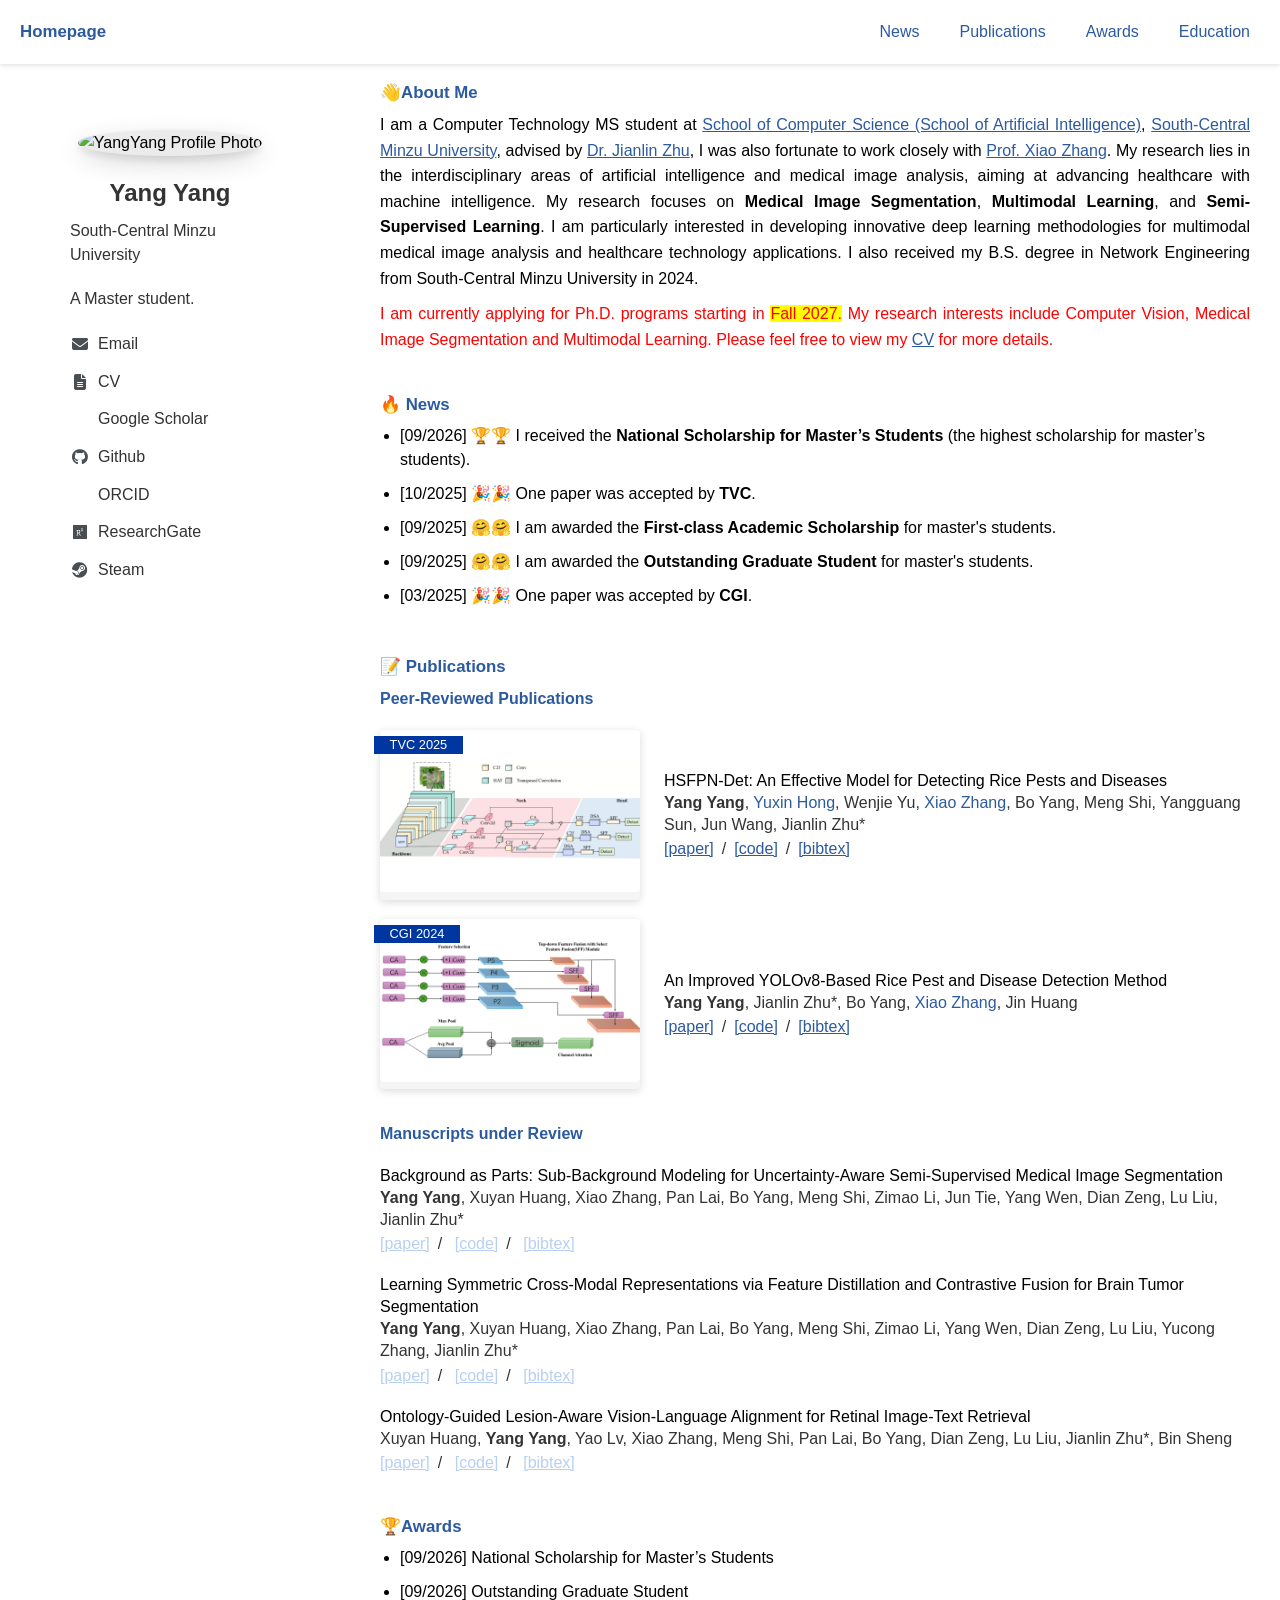
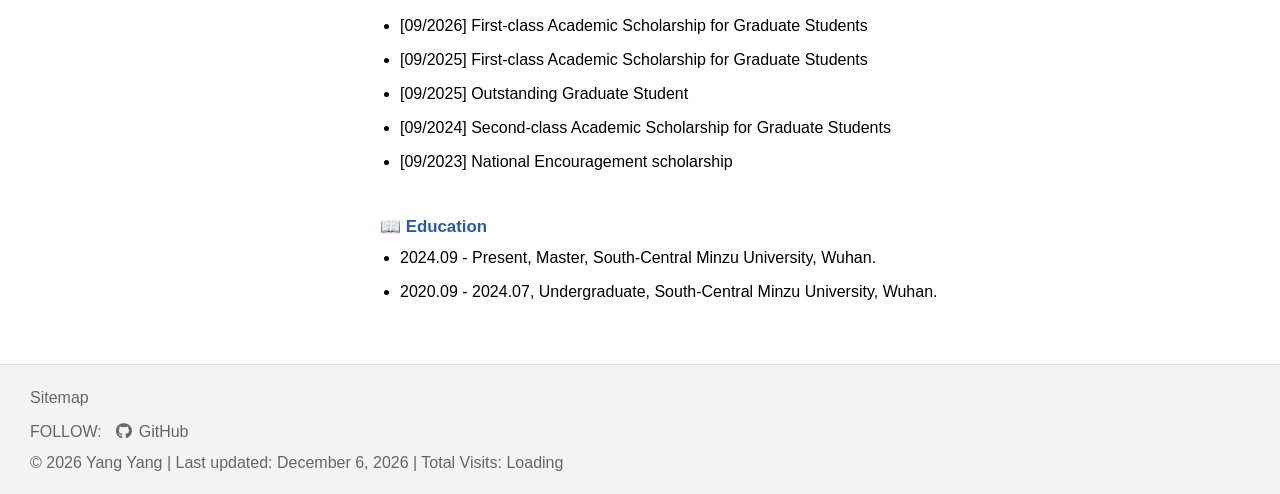
==== commit b9437d7c: "fix: remove back-to-top button and related code" ====
--- a/index.html
+++ b/index.html
@@ -337,8 +337,5 @@
       </div>
     </footer>
 
-    <div class="back-to-top" id="backToTop">
-      <i class="fas fa-arrow-up"></i>
-    </div>
   </body>
 </html>
--- a/style.css
+++ b/style.css
@@ -429,44 +429,6 @@
     margin-top: 8px;
     color: #666;
     line-height: 1.4;
-}
-
-/* 回到顶部按钮样式 */
-.back-to-top {
-    position: fixed;
-    bottom: -100px;
-    right: 10px;
-    width: 40px;
-    height: 40px;
-    background-color: #f8f8f8;
-    color: #2C5AA0;
-    border: 1px solid #ddd;
-    border-radius: 10px;
-    display: flex;
-    justify-content: center;
-    align-items: center;
-    cursor: pointer;
-    z-index: 1000;
-    font-size: 18px;
-    transition: bottom 200ms ease-in-out;
-}
-
-.back-to-top.visible {
-    bottom: 30px;
-}
-
-.back-to-top:hover {
-    background-color: #e8e8e8;
-    color: #1a4480;
-}
-
-.back-to-top:active {
-    background-color: #e0e0e0;
-}
-
-.back-to-top:focus {
-    outline: 1px solid #2C5AA0;
-    outline-offset: 1px;
 }
 
 /* 邮件复制成功提示 */
@@ -691,10 +653,6 @@
         max-width: 100%;
     }
 
-    /* 移动端隐藏返回顶部按钮 */
-    .back-to-top {
-        display: none;
-    }
 }
 
 @media (max-width: 500px) {
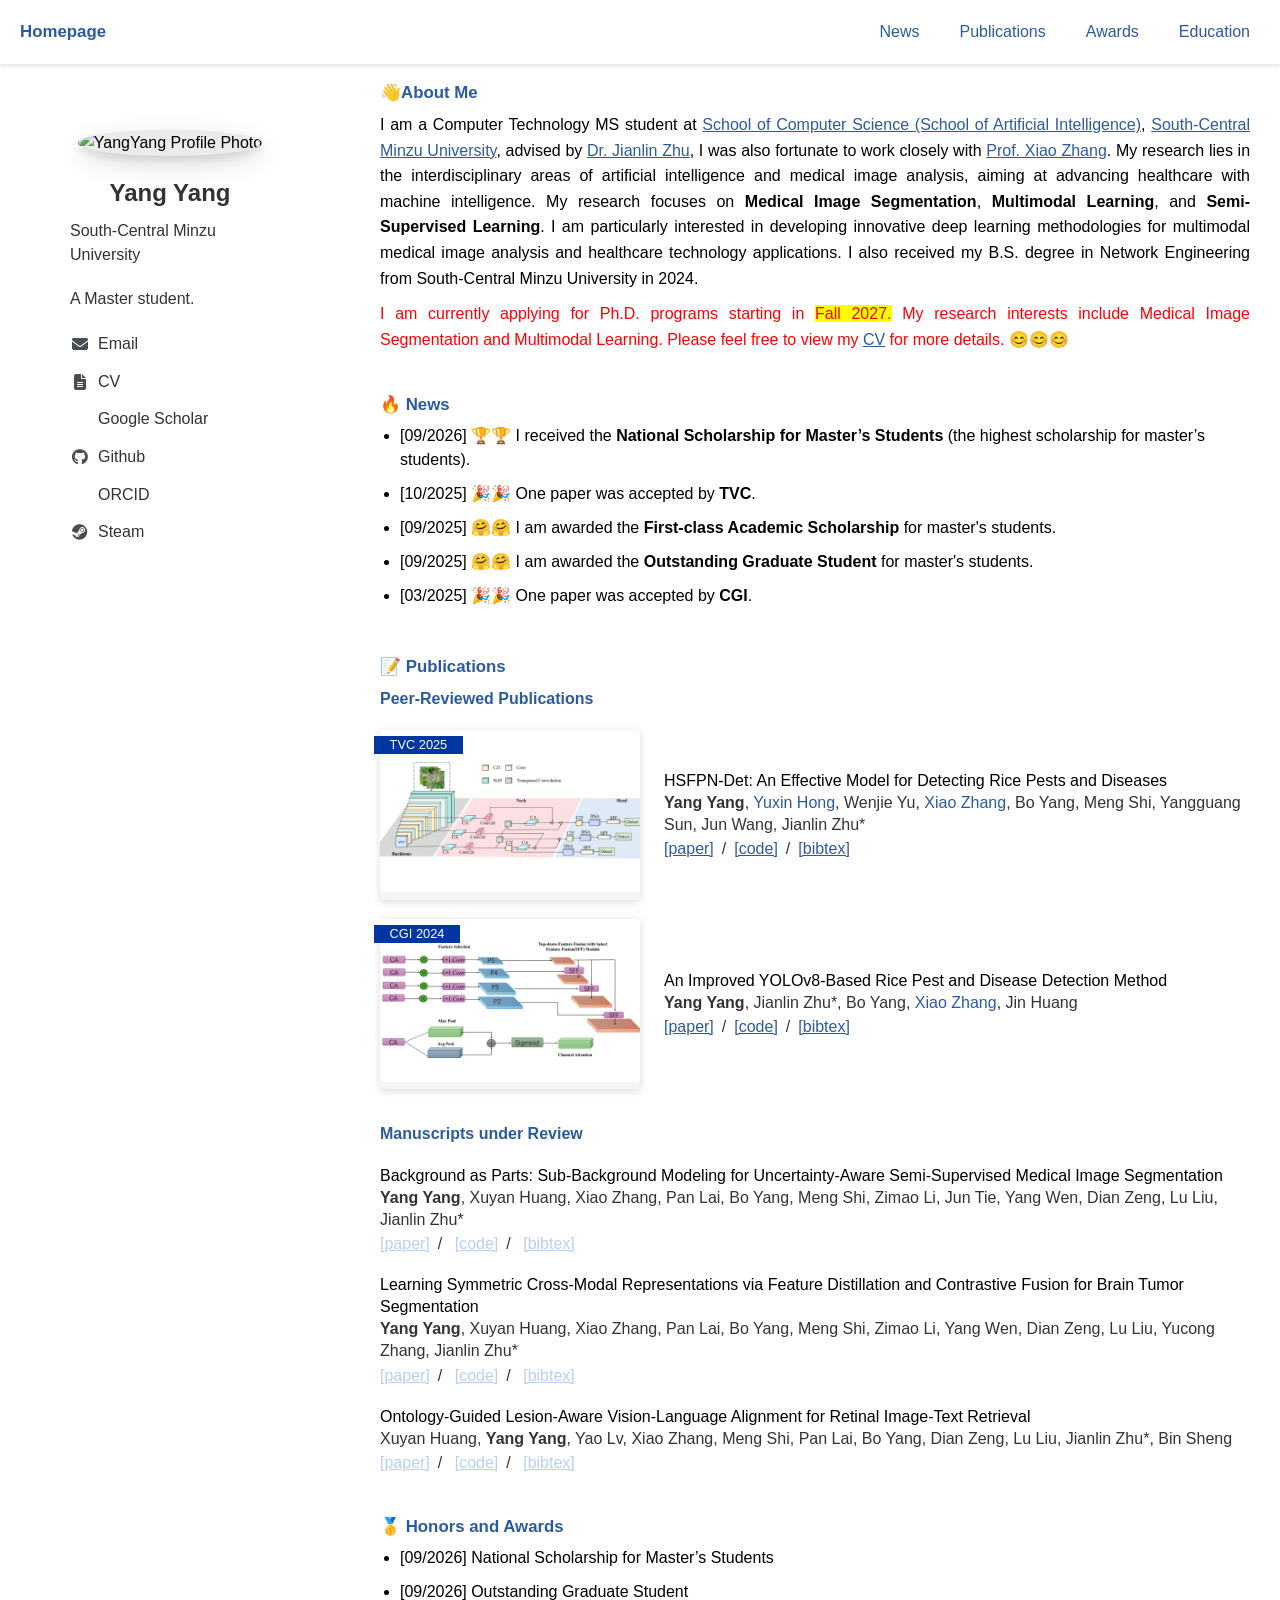
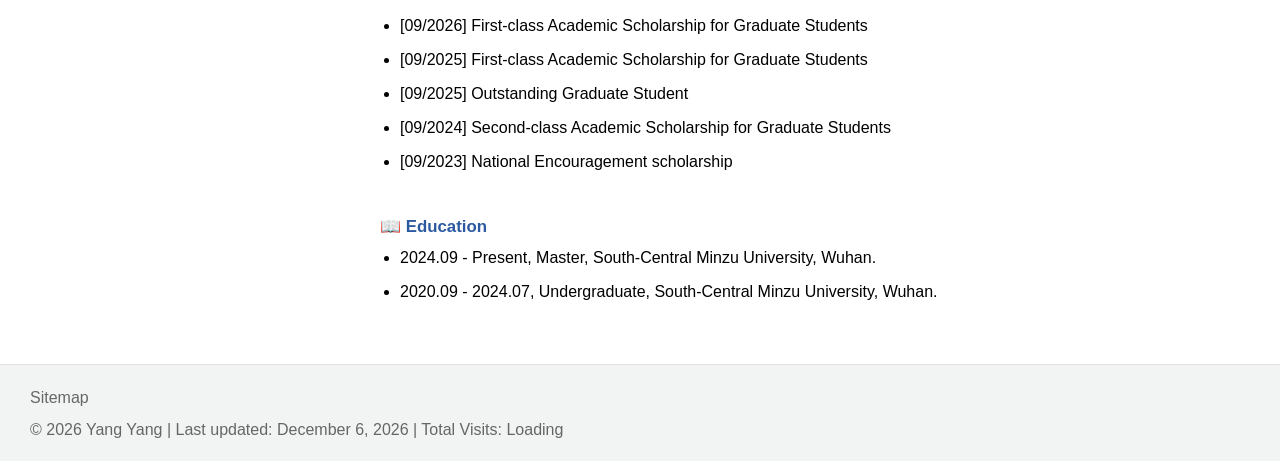
==== commit 975e08ce: "chore: update homepage content and profile links" ====
--- a/index.html
+++ b/index.html
@@ -3,7 +3,7 @@
   <head>
     <meta charset="UTF-8" />
     <meta name="viewport" content="width=device-width, initial-scale=1.0" />
-    <title>YangYang (杨杨) - Homepage</title>
+    <title>YangYang - Homepage</title>
     <meta
       name="description"
       content="YangYang's Homepage, computer technology MS student at South-Central Minzu University, focusing on Multimodal Medical Image Analysis and Computer Vision" />
@@ -98,13 +98,6 @@
                 <span>ORCID</span>
               </a>
               <a
-                href="https://www.researchgate.net/profile/Yang-Yang-826"
-                target="_blank"
-                class="profile-link-item">
-                <i class="fab fa-fw fa-researchgate"></i>
-                <span>ResearchGate</span>
-              </a>
-              <a
                 href="https://steamcommunity.com/profiles/76561198924508021/"
                 target="_blank"
                 class="profile-link-item">
@@ -134,9 +127,9 @@
               2024.
             </p>
             <p style="color: red;">
-              I am currently applying for Ph.D. programs starting in <span style="background-color: #ffff00;">Fall 2027.</span> My research interests include Computer
-              Vision, Medical Image Segmentation and Multimodal Learning. Please feel free to view my
-              <a href="pdf/CV_YangYang.pdf" target="_blank">CV</a> for more details.
+              I am currently applying for Ph.D. programs starting in <span style="background-color: #ffff00;">Fall 2027.</span> My research interests include
+              Medical Image Segmentation and Multimodal Learning. Please feel free to view my
+              <a href="pdf/CV_YangYang.pdf" target="_blank">CV</a> for more details. 😊😊😊
             </p>
           </section>
           <!-- News Section -->
@@ -290,7 +283,7 @@
           </section>
           <!-- Awards Section -->
           <section class="awards-section" id="awards">
-            <h2>🏆Awards</h2>
+            <h2>🥇 Honors and Awards</h2>
             <ul>
               <li>[09/2026] National Scholarship for Master’s Students</li>
               <li>[09/2026] Outstanding Graduate Student</li>
@@ -320,14 +313,6 @@
         <div class="footer-content">
           <div class="footer-left">
             <a href="sitemap.xml" target="_blank">Sitemap</a>
-            <div class="page__footer-follow">
-              <ul class="social-icons">
-                <li>FOLLOW:</li>
-                <li>
-                  <a href="https://github.com/Louaq" target="_blank"><i class="fab fa-fw fa-github" aria-hidden="true"></i>GitHub</a>
-                </li>
-              </ul>
-            </div>
             <div class="page__footer-copyright">
               © <span id="current-year"></span> Yang Yang | Last updated: <span id="last-updated"></span> | Total
               Visits: <span id="vercount_value_site_pv">Loading</span>
